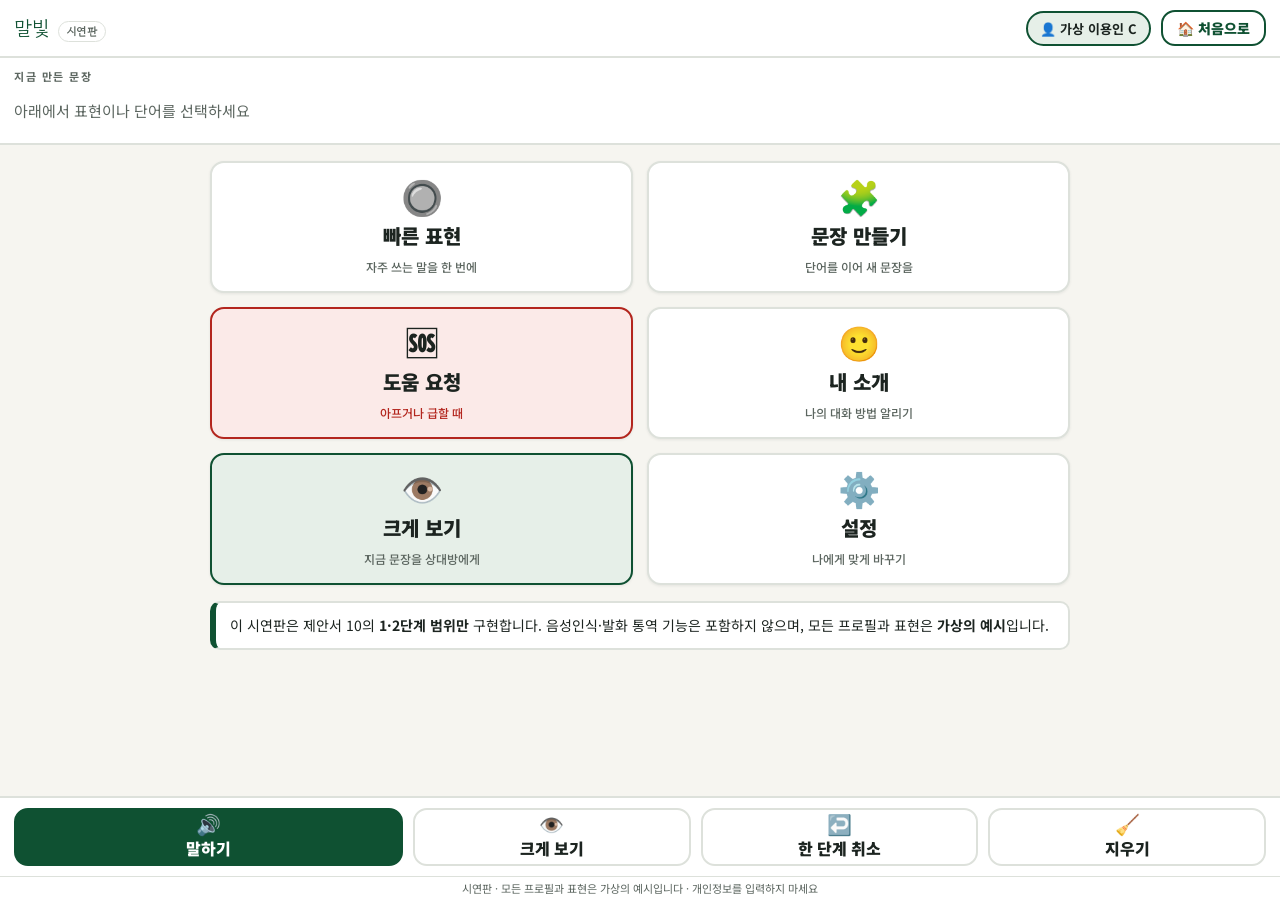
==== index.html @ 5786efff "제안서 10의 1·2단계 AAC 웹앱 '말빛' 시연판 구현 - 빠른 표현(6개 영역), 문장 만들기(단어 조합·순서 변경·개별 삭제), 도움 요청(긴급 전용 화면) - 상대방에게 " ====
<!DOCTYPE html>
<html lang="ko">
<title>말빛</title>
<meta charset="UTF-8">
<meta name="viewport" content="width=device-width, initial-scale=1, viewport-fit=cover">
<link rel="stylesheet" href="https://fonts.googleapis.com/css2?family=Gowun+Dodum&family=Noto+Sans+KR:wght@400;500;700;900&display=swap">
<style>
  /* ==========================================================
     말빛 — 개인맞춤형 의사소통 AAC 웹앱 (시연판)
     제안서 10의 1·2단계 범위만 구현. 모든 프로필·표현은 가상 예시.
     ========================================================== */
  :root{
    --bg:#f6f5f0; --surface:#ffffff; --ink:#1c2420; --muted:#5c6660;
    --line:#dde1db; --accent:#0f5132; --accent-ink:#ffffff; --accent-soft:#e6efe8;
    --danger:#b3261e; --danger-ink:#ffffff; --danger-soft:#fbeae8;
    --chip:#eef2ec; --focus:#ffb703; --shadow:0 1px 3px rgba(28,36,32,.08);
    --bscale:1; --fscale:1; --cols:3;
    --sans:'Noto Sans KR','Apple SD Gothic Neo','Malgun Gothic',sans-serif;
    --disp:'Gowun Dodum','Noto Sans KR',sans-serif;
  }
  body.hc{
    --bg:#000000; --surface:#141414; --ink:#ffffff; --muted:#d6d6d6;
    --line:#5a5a5a; --accent:#ffd400; --accent-ink:#000000; --accent-soft:#2e2a12;
    --danger:#ff7264; --danger-ink:#000000; --danger-soft:#3a100b;
    --chip:#242424; --focus:#00e0ff; --shadow:none;
  }
  *{margin:0;padding:0;box-sizing:border-box;}
  html{height:100%;}
  body{
    height:100%; background:var(--bg); color:var(--ink);
    font-family:var(--sans); font-size:calc(16px * var(--fscale));
    line-height:1.5; word-break:keep-all;
    display:flex; flex-direction:column; overflow:hidden;
  }
  button{
    font-family:inherit; font-size:inherit; color:inherit;
    background:var(--surface); border:2px solid var(--line);
    border-radius:14px; cursor:pointer; touch-action:manipulation;
    -webkit-user-select:none; user-select:none;
  }
  button:focus-visible{outline:4px solid var(--focus); outline-offset:2px;}
  .scan-hl{outline:5px solid var(--focus) !important; outline-offset:2px;}
  @media (prefers-reduced-motion: reduce){
    *,*::before,*::after{animation:none !important; transition:none !important;}
  }

  /* ---------- 상단바 ---------- */
  #topbar{
    flex:0 0 auto; display:flex; align-items:center; gap:10px;
    padding:10px 14px; background:var(--surface); border-bottom:2px solid var(--line);
  }
  #topbar .brand{
    font-family:var(--disp); font-size:calc(20px * var(--fscale)); font-weight:400;
    color:var(--accent); letter-spacing:.02em; display:flex; align-items:baseline; gap:8px;
  }
  body.hc #topbar .brand{color:var(--accent);}
  #topbar .demo-tag{
    font-size:calc(11px * var(--fscale)); font-weight:700; color:var(--muted);
    border:1.5px solid var(--line); border-radius:99px; padding:1px 8px;
  }
  #profileChip{
    margin-left:auto; border:2px solid var(--accent); background:var(--accent-soft);
    color:var(--ink); font-weight:700; font-size:calc(13px * var(--fscale));
    border-radius:99px; padding:6px 12px;
  }
  #homeBtn{
    font-weight:900; padding:6px 14px; font-size:calc(14px * var(--fscale));
    border-color:var(--accent); color:var(--accent); background:var(--surface);
  }
  body.hc #homeBtn{color:var(--accent);}

  /* ---------- 문장칸 ---------- */
  #sentencebar{
    flex:0 0 auto; background:var(--surface); border-bottom:2px solid var(--line);
    padding:10px 14px 8px;
  }
  #sentencebar .sb-label{
    font-size:calc(11px * var(--fscale)); font-weight:700; letter-spacing:.14em;
    color:var(--muted); text-transform:uppercase; margin-bottom:4px;
  }
  #sentence{
    min-height:calc(46px * var(--bscale));
    display:flex; flex-wrap:wrap; gap:8px; align-items:center;
  }
  #sentence .empty{color:var(--muted); font-size:calc(15px * var(--fscale));}
  .chipword{
    background:var(--chip); border:2px solid var(--line); border-radius:12px;
    padding:calc(6px*var(--bscale)) calc(12px*var(--bscale));
    font-size:calc(18px * var(--fscale) * var(--bscale)); font-weight:700;
  }
  .chipword.sel{border-color:var(--accent); background:var(--accent-soft);}
  #chipCtl{display:none; gap:8px; margin-top:8px; flex-wrap:wrap;}
  #chipCtl.show{display:flex;}
  #chipCtl button{
    font-size:calc(14px * var(--fscale)); font-weight:700; padding:8px 12px;
  }

  /* ---------- 본문 ---------- */
  #main{flex:1 1 auto; overflow-y:auto; padding:16px 14px 24px; -webkit-overflow-scrolling:touch;}
  .view{display:none; max-width:860px; margin:0 auto;}
  .view.active{display:block;}
  .view-title{
    font-family:var(--disp); font-size:calc(22px * var(--fscale));
    margin-bottom:4px; display:flex; align-items:center; gap:10px;
  }
  .view-desc{color:var(--muted); font-size:calc(14px * var(--fscale)); margin-bottom:14px;}

  /* 홈 타일 */
  .tiles{display:grid; grid-template-columns:repeat(2,1fr); gap:14px;}
  .tile{
    display:flex; flex-direction:column; align-items:center; justify-content:center; gap:8px;
    min-height:calc(120px * var(--bscale)); padding:16px 10px;
    font-weight:900; font-size:calc(20px * var(--fscale) * var(--bscale));
    box-shadow:var(--shadow);
  }
  .tile .ico{font-size:calc(34px * var(--bscale)); line-height:1;}
  .tile .sub{font-size:calc(12px * var(--fscale)); font-weight:500; color:var(--muted);}
  .tile.help{border-color:var(--danger); background:var(--danger-soft);}
  .tile.help .sub{color:var(--danger);} body.hc .tile.help .sub{color:var(--danger);}
  .tile.speakt{border-color:var(--accent); background:var(--accent-soft);}

  /* 카테고리 탭 */
  .tabs{display:flex; flex-wrap:wrap; gap:8px; margin-bottom:14px;}
  .tab{
    font-weight:700; font-size:calc(15px * var(--fscale));
    padding:calc(8px*var(--bscale)) calc(14px*var(--bscale)); border-radius:99px;
  }
  .tab[aria-selected="true"]{background:var(--accent); border-color:var(--accent); color:var(--accent-ink);}

  /* 표현·단어 격자 */
  .grid{
    display:grid; grid-template-columns:repeat(var(--cols),1fr);
    gap:calc(12px * var(--bscale));
  }
  .exp{
    display:flex; flex-direction:column; align-items:center; justify-content:center; gap:6px;
    min-height:calc(88px * var(--bscale)); padding:calc(12px*var(--bscale)) 8px;
    font-weight:700; font-size:calc(18px * var(--fscale) * var(--bscale));
    line-height:1.35; text-align:center; position:relative; overflow:hidden;
    box-shadow:var(--shadow);
  }
  .exp .ico{font-size:calc(30px * var(--bscale)); line-height:1;}
  .exp .lock{
    position:absolute; top:6px; right:8px; font-size:12px; color:var(--muted);
  }
  .exp.danger{border-color:var(--danger); background:var(--danger-soft);}
  body.noemoji .exp .ico, body.noemoji .tile .ico{display:none;}
  /* 누르기 유지(dwell) 진행 표시 */
  .exp.dwelling::after{
    content:""; position:absolute; left:0; bottom:0; height:7px; width:100%;
    background:var(--accent); transform-origin:left;
    transform:scaleX(0); animation:dwfill var(--dwms,800ms) linear forwards;
  }
  @keyframes dwfill{to{transform:scaleX(1);}}

  .section-note{
    border:2px solid var(--line); border-left:6px solid var(--accent);
    background:var(--surface); border-radius:10px;
    padding:12px 14px; margin:16px 0 0; font-size:calc(14px * var(--fscale));
  }
  .section-note.warn{border-left-color:var(--danger);}

  /* ---------- 하단 동작바 ---------- */
  #actionbar{
    flex:0 0 auto; display:grid; grid-template-columns:1.4fr 1fr 1fr 1fr; gap:10px;
    padding:10px 14px calc(10px + env(safe-area-inset-bottom));
    background:var(--surface); border-top:2px solid var(--line);
  }
  #actionbar button{
    min-height:calc(58px * var(--bscale));
    font-weight:900; font-size:calc(16px * var(--fscale) * var(--bscale));
    display:flex; flex-direction:column; align-items:center; justify-content:center; gap:2px;
  }
  #actionbar .ico{font-size:calc(20px * var(--bscale)); line-height:1;}
  #btnSpeak{background:var(--accent); border-color:var(--accent); color:var(--accent-ink);}

  /* ---------- 상대방 화면 ---------- */
  #partner{
    display:none; position:fixed; inset:0; z-index:50; background:var(--bg);
    flex-direction:column; padding:20px 18px calc(16px + env(safe-area-inset-bottom));
  }
  #partner.open{display:flex;}
  #partner .p-head{
    display:flex; justify-content:space-between; align-items:center; gap:10px;
    color:var(--muted); font-weight:700; font-size:calc(14px * var(--fscale));
  }
  #partner.em .p-head .p-tag{color:var(--danger);}
  #pText{
    flex:1 1 auto; display:flex; align-items:center; justify-content:center;
    text-align:center; font-weight:900; line-height:1.4;
    font-size:clamp(30px, 9vw, 76px); padding:10px;
  }
  #partner.em #pText{color:var(--danger);}
  #pGuide{
    text-align:center; color:var(--muted); font-size:calc(15px * var(--fscale));
    border-top:2px solid var(--line); padding-top:10px; margin-bottom:12px;
  }
  #partner .p-btns{display:grid; grid-template-columns:repeat(2,1fr); gap:10px;}
  #partner .p-btns button{
    min-height:calc(64px * var(--bscale)); font-weight:900;
    font-size:calc(17px * var(--fscale) * var(--bscale));
  }
  #pReplay{background:var(--accent); border-color:var(--accent); color:var(--accent-ink);}

  /* ---------- 확인 모달 ---------- */
  #modal{
    display:none; position:fixed; inset:0; z-index:60;
    background:rgba(10,14,12,.55); align-items:center; justify-content:center; padding:18px;
  }
  #modal.open{display:flex;}
  #modal .m-box{
    background:var(--surface); border:3px solid var(--accent); border-radius:18px;
    width:min(560px,100%); padding:22px 20px; text-align:center;
  }
  #modal.warn .m-box{border-color:var(--danger);}
  #mTitle{font-size:calc(17px * var(--fscale)); font-weight:700; color:var(--muted); margin-bottom:10px;}
  #mText{font-size:calc(26px * var(--fscale)); font-weight:900; line-height:1.45; margin-bottom:18px;}
  #modal .m-btns{display:grid; grid-template-columns:1fr 1fr; gap:12px;}
  #modal .m-btns button{min-height:calc(64px*var(--bscale)); font-weight:900; font-size:calc(18px * var(--fscale));}
  #mOk{background:var(--accent); border-color:var(--accent); color:var(--accent-ink);}
  #modal.warn #mOk{background:var(--danger); border-color:var(--danger); color:var(--danger-ink);}

  /* ---------- 설정 ---------- */
  .set-card{
    background:var(--surface); border:2px solid var(--line); border-radius:14px;
    padding:16px; margin-bottom:14px;
  }
  .set-card h3{
    font-family:var(--disp); font-size:calc(17px * var(--fscale)); margin-bottom:4px;
    color:var(--accent);
  }
  .set-card .h-desc{color:var(--muted); font-size:calc(13px * var(--fscale)); margin-bottom:12px;}
  .set-row{display:flex; flex-wrap:wrap; align-items:center; gap:10px; margin-bottom:12px;}
  .set-row:last-child{margin-bottom:0;}
  .set-row label.rl{flex:0 0 128px; font-weight:700; font-size:calc(14px * var(--fscale));}
  .seg{display:flex; flex-wrap:wrap; gap:6px;}
  .seg button{font-weight:700; font-size:calc(14px * var(--fscale)); padding:8px 14px; border-radius:10px;}
  .seg button[aria-pressed="true"]{background:var(--accent); border-color:var(--accent); color:var(--accent-ink);}
  .profcard{
    width:100%; text-align:left; padding:12px 14px; margin-bottom:8px;
    display:flex; align-items:center; gap:12px;
  }
  .profcard .pc-ico{font-size:26px;}
  .profcard .pc-name{font-weight:900; font-size:calc(16px * var(--fscale));}
  .profcard .pc-desc{color:var(--muted); font-size:calc(13px * var(--fscale));}
  .profcard[aria-pressed="true"]{border-color:var(--accent); background:var(--accent-soft);}
  .profcard .pc-cur{margin-left:auto; font-weight:900; color:var(--accent); font-size:calc(13px * var(--fscale));}
  input[type="text"]{
    font-family:inherit; font-size:calc(15px * var(--fscale)); color:var(--ink);
    background:var(--bg); border:2px solid var(--line); border-radius:10px; padding:10px 12px;
  }
  input[type="text"]:focus-visible{outline:4px solid var(--focus); outline-offset:1px;}
  input[type="range"]{accent-color:var(--accent); min-width:150px;}
  textarea{
    width:100%; min-height:110px; font-family:inherit; color:var(--ink);
    font-size:calc(12px * var(--fscale)); background:var(--bg);
    border:2px solid var(--line); border-radius:10px; padding:10px;
  }
  .mini{font-weight:700; font-size:calc(14px * var(--fscale)); padding:9px 14px;}
  .mini.danger{border-color:var(--danger); color:var(--danger); background:var(--danger-soft);}
  .customrow{
    display:flex; align-items:center; gap:10px; border-bottom:1px solid var(--line);
    padding:8px 2px; font-size:calc(15px * var(--fscale));
  }
  .customrow:last-child{border-bottom:none;}
  .customrow .cr-t{flex:1;}
  .lockchips{display:flex; flex-wrap:wrap; gap:6px;}
  .lockchip{
    font-size:calc(13px * var(--fscale)); font-weight:700;
    border:1.5px solid var(--line); border-radius:99px; padding:4px 10px;
    background:var(--chip);
  }

  /* 소개 목록 */
  .introbtn{
    width:100%; text-align:left; font-weight:700;
    font-size:calc(18px * var(--fscale) * var(--bscale));
    padding:calc(14px*var(--bscale)) 16px; margin-bottom:10px;
    display:flex; align-items:center; gap:12px; box-shadow:var(--shadow);
  }
  .introbtn .ico{font-size:calc(24px * var(--bscale));}

  /* 토스트 */
  #toast{
    position:fixed; left:50%; bottom:110px; transform:translateX(-50%);
    background:var(--ink); color:var(--bg); font-weight:700;
    font-size:calc(14px * var(--fscale)); padding:10px 18px; border-radius:99px;
    opacity:0; pointer-events:none; transition:opacity .25s; z-index:70;
    max-width:90vw; text-align:center;
  }
  #toast.show{opacity:1;}

  #demoFoot{
    flex:0 0 auto; text-align:center; font-size:calc(11px * var(--fscale));
    color:var(--muted); background:var(--surface); padding:3px 8px 4px;
    border-top:1px solid var(--line);
  }
</style>

<header id="topbar">
  <div class="brand">말빛 <span class="demo-tag">시연판</span></div>
  <button id="profileChip" title="설정에서 프로필을 바꿀 수 있습니다">👤 —</button>
  <button id="homeBtn">🏠 처음으로</button>
</header>

<div id="sentencebar">
  <div class="sb-label">지금 만든 문장</div>
  <div id="sentence" role="status" aria-live="polite"></div>
  <div id="chipCtl">
    <button id="ccPrev">◀ 앞으로 이동</button>
    <button id="ccNext">뒤로 이동 ▶</button>
    <button id="ccDel">✕ 이 단어 삭제</button>
    <button id="ccClose">닫기</button>
  </div>
</div>

<main id="main">
  <!-- 홈 -->
  <section class="view" data-view="home">
    <div class="tiles" id="homeTiles"></div>
    <div class="section-note">
      이 시연판은 제안서 10의 <b>1·2단계 범위만</b> 구현합니다. 음성인식·발화 통역 기능은 포함하지
      않으며, 모든 프로필과 표현은 <b>가상의 예시</b>입니다.
    </div>
  </section>

  <!-- 빠른 표현 -->
  <section class="view" data-view="quick">
    <h2 class="view-title">🔘 빠른 표현</h2>
    <p class="view-desc">버튼을 누르면 문장이 크게 표시되고, 확인 후 음성으로 나갑니다.</p>
    <div class="tabs" id="quickTabs" role="tablist"></div>
    <div class="grid kgrid" id="quickGrid"></div>
  </section>

  <!-- 문장 만들기 -->
  <section class="view" data-view="builder">
    <h2 class="view-title">🧩 문장 만들기</h2>
    <p class="view-desc">단어를 순서대로 누르면 위 문장칸에 쌓입니다. 문장칸의 단어를 누르면 순서를 바꾸거나 지울 수 있습니다.</p>
    <div class="tabs" id="bankTabs" role="tablist"></div>
    <div class="grid kgrid" id="bankGrid"></div>
  </section>

  <!-- 도움 요청 -->
  <section class="view" data-view="help">
    <h2 class="view-title">🆘 도움 요청</h2>
    <p class="view-desc">긴급 표현은 확인 단계 없이 바로 크게 표시되고 음성으로 나갑니다.</p>
    <div class="grid kgrid" id="helpGrid"></div>
    <div class="section-note warn">
      긴급 표현은 일반 표현과 <b>화면을 분리</b>해 오작동을 줄이면서도 빠르게 쓸 수 있게 했습니다.
    </div>
  </section>

  <!-- 내 소개 -->
  <section class="view" data-view="intro">
    <h2 class="view-title">🙂 내 소개</h2>
    <p class="view-desc">처음 만나는 분에게 나와 나의 의사소통 방법을 알립니다.</p>
    <div id="introList"></div>
  </section>

  <!-- 설정 -->
  <section class="view" data-view="settings">
    <h2 class="view-title">⚙️ 설정</h2>
    <p class="view-desc">이용화면과 분리된 설정 화면입니다. 이용인마다 다르게 저장됩니다.</p>
    <div id="settingsBody"></div>
  </section>
</main>

<footer id="actionbar">
  <button id="btnSpeak"><span class="ico">🔊</span>말하기</button>
  <button id="btnShow"><span class="ico">👁️</span>크게 보기</button>
  <button id="btnUndo"><span class="ico">↩️</span>한 단계 취소</button>
  <button id="btnClear"><span class="ico">🧹</span>지우기</button>
</footer>
<div id="demoFoot">시연판 · 모든 프로필과 표현은 가상의 예시입니다 · 개인정보를 입력하지 마세요</div>

<!-- 상대방 화면 -->
<div id="partner" role="dialog" aria-modal="true" aria-label="상대방에게 보여주는 화면">
  <div class="p-head">
    <span class="p-tag">상대방에게 보여주는 화면</span>
    <button id="pClose" class="mini">✕ 닫기</button>
  </div>
  <div id="pText"></div>
  <div id="pGuide"></div>
  <div class="p-btns">
    <button id="pReplay">🔊 다시 듣기</button>
    <button id="pWait">⏳ 잠시 기다려주세요</button>
    <button id="pYes">✅ 맞아요</button>
    <button id="pEdit">✏️ 수정할게요</button>
  </div>
</div>

<!-- 확인 모달 -->
<div id="modal" role="dialog" aria-modal="true" aria-labelledby="mTitle">
  <div class="m-box">
    <div id="mTitle">이 문장이 맞습니까?</div>
    <div id="mText"></div>
    <div class="m-btns">
      <button id="mOk">네, 말할게요</button>
      <button id="mCancel">아니요, 취소</button>
    </div>
  </div>
</div>

<div id="toast" role="status" aria-live="polite"></div>

<script>
'use strict';
/* =========================================================
   데이터 — 표현판 (모두 가상 예시)
   ========================================================= */
// 특별한 이유 없이 삭제하거나 숨기지 않는 표현 (표현권 보장)
const LOCKED = [
  '아니요','싫어요','그만해주세요','지금 중단해주세요','운동을 중단하고 싶어요',
  '도와주세요','도움이 필요해요','제가 직접 선택하겠습니다',
  '다른 사람과 이야기하고 싶어요','혼자 있고 싶어요','잘못 이해하셨어요'
];
const LOCKSET = new Set(LOCKED);

const QUICK = [
  {id:'basic', name:'기본응답', items:[
    ['예','🙆'],['아니요','🙅'],['잘 모르겠어요','🤔'],['다시 물어봐주세요','🔁'],
    ['제가 직접 선택하겠습니다','☝️'],['잘못 이해하셨어요','❗']
  ]},
  {id:'feel', name:'감정·선호', items:[
    ['좋아요','😊'],['싫어요','😖'],['즐거워요','😄'],['불안해요','😟'],
    ['혼자 있고 싶어요','🚪'],['다른 사람과 이야기하고 싶어요','👥']
  ]},
  {id:'daily', name:'일상생활', items:[
    ['물이 필요해요','💧'],['식사하고 싶어요','🍚'],['화장실에 가고 싶어요','🚻'],
    ['잠시 쉬고 싶어요','🛋️'],['덥습니다','🥵'],['춥습니다','🥶'],
    ['커피 마시고 싶어요','☕'],['신문 가져다 주세요','📰']
  ]},
  {id:'prog', name:'프로그램', items:[
    ['프로그램에 참여하고 싶어요','🙋'],['오늘은 참여하고 싶지 않아요','🙇'],
    ['다른 활동을 하고 싶어요','🔄'],['설명을 천천히 다시 해주세요','🐢'],
    ['잠시 쉬었다 할게요','⏸️']
  ]},
  {id:'gym', name:'헬스장', items:[
    ['운동을 시작할게요','🏃'],['운동을 계속하고 싶어요','▶️'],
    ['운동을 중단하고 싶어요','⏹️'],['강도를 낮춰주세요','⬇️'],
    ['강도를 높여도 좋아요','⬆️'],['어깨가 아파요','💪']
  ]},
  {id:'mine', name:'내 표현', items:[]} // 프로필별 맞춤 표현이 이 자리에 표시됨
];

const HELP_ITEMS = [
  ['도와주세요','🆘'],['아파요','🤕'],['불편해요','😣'],['숨이 차요','😮‍💨'],
  ['어지러워요','💫'],['천천히 해주세요','🐢'],['지금 중단해주세요','✋'],['담당자를 불러주세요','📣']
];

const BANK = [
  {id:'who', name:'누가', items:[['저는','🙂'],['우리','👥'],['선생님이','🧑‍🏫'],['가족이','👨‍👩‍👧']]},
  {id:'when', name:'언제', items:[['지금','⏰'],['오늘','📅'],['이따가','🕒'],['내일','🌅']]},
  {id:'where', name:'어디', items:[
    ['집에','🏠'],['화장실에','🚻'],['헬스장에','🏋️'],['프로그램실에','🎨'],['식당에','🍽️'],['밖에','🌳']
  ]},
  {id:'act', name:'행동·요청', items:[
    ['가고 싶어요','➡️'],['하고 싶어요','✨'],['먹고 싶어요','🍚'],['마시고 싶어요','🥤'],
    ['쉬고 싶어요','🛋️'],['보고 싶어요','👀'],['도와주세요','🆘'],['그만하고 싶어요','✋'],['다시 해주세요','🔁']
  ]},
  {id:'state', name:'마음·상태', items:[
    ['좋아요','😊'],['싫어요','😖'],['아파요','🤕'],['힘들어요','😥'],['즐거워요','😄'],['괜찮아요','👌']
  ]},
  {id:'deg', name:'정도', items:[['조금','🤏'],['많이','🙌'],['천천히','🐢'],['빨리','⚡']]}
];

/* =========================================================
   기본 프로필 (가상 예시)
   ========================================================= */
function defaultSettings(){
  return {cols:3, btnScale:1, fontScale:1, contrast:false, showEmoji:true,
          confirm:true, dwellMs:0, scan:false, scanMs:1800, rate:1, volume:1};
}
function defaultProfiles(){
  return [
    { id:'a', icon:'🌷', name:'가상 이용인 A',
      desc:'손떨림이 있어 아주 큰 버튼·고대비·확인단계·누르기 유지가 필요한 예시',
      settings:Object.assign(defaultSettings(),
        {cols:2, btnScale:1.35, fontScale:1.15, contrast:true, confirm:true, dwellMs:600, rate:0.85}),
      custom:[
        {t:'서예 프로그램에 가고 싶어요', e:'🖌️'},
        {t:'라디오를 켜 주세요', e:'📻'},
        {t:'담요를 덮어 주세요', e:'🧣'}
      ],
      intro:[
        '안녕하세요, 저는 가상 이용인 A입니다.',
        '저는 화면의 버튼을 눌러 대화합니다.',
        '손이 떨려서 누르는 데 시간이 걸립니다. 기다려 주세요.',
        '제가 문장을 확정한 뒤에 들어 주세요.'
      ],
      guide:'버튼을 누르는 데 시간이 걸립니다. 문장을 확정할 때까지 기다려 주세요.' },
    { id:'b', icon:'🌊', name:'가상 이용인 B',
      desc:'직접 누르기가 어려워 키보드 스캔 방식으로 선택하는 예시',
      settings:Object.assign(defaultSettings(),
        {cols:3, btnScale:1.15, confirm:false, scan:true, scanMs:1800}),
      custom:[
        {t:'음악 프로그램이 좋아요', e:'🎵'},
        {t:'창가 자리에 앉고 싶어요', e:'🪟'}
      ],
      intro:[
        '안녕하세요, 저는 가상 이용인 B입니다.',
        '화면의 항목이 차례로 반짝이면, 제가 원하는 순간에 확인키를 누릅니다.',
        '조금 느려도 제 말을 끝까지 들어 주세요.'
      ],
      guide:'항목이 차례로 강조됩니다. 제가 확인키를 누를 때까지 기다려 주세요.' },
    { id:'c', icon:'🌱', name:'가상 이용인 C',
      desc:'기본 설정으로 직접 터치해 사용하는 예시',
      settings:defaultSettings(),
      custom:[{t:'바둑 프로그램에 참여하고 싶어요', e:'⚫'}],
      intro:[
        '안녕하세요, 저는 가상 이용인 C입니다.',
        '저는 이 화면을 눌러서 이야기합니다.'
      ],
      guide:'화면의 문장이 제 말입니다. 그대로 읽어 주세요.' }
  ];
}

/* =========================================================
   상태
   ========================================================= */
const STORE_KEY = 'malbit-demo-v1';
let state = load();
let sentence = [];          // 현재 문장 (단어 배열)
let history = [];           // 한 단계 취소용
let selChip = -1;           // 선택된 문장칸 단어
let curView = 'home';
let quickCat = 'basic';
let bankCat = 'who';
let modalCb = null;

function load(){
  try{
    const raw = localStorage.getItem(STORE_KEY);
    if(raw){
      const s = JSON.parse(raw);
      if(s && Array.isArray(s.profiles) && s.profiles.length) return s;
    }
  }catch(e){ /* 저장소를 못 쓰는 환경에서는 메모리로만 동작 */ }
  return {profiles:defaultProfiles(), cur:'c'};
}
function save(){
  try{ localStorage.setItem(STORE_KEY, JSON.stringify(state)); }catch(e){}
}
function P(){ return state.profiles.find(p=>p.id===state.cur) || state.profiles[0]; }
function S(){ return P().settings; }

/* =========================================================
   음성 출력 (TTS)
   ========================================================= */
let koVoice = null;
function pickVoice(){
  if(!('speechSynthesis' in window)) return;
  const vs = speechSynthesis.getVoices();
  koVoice = vs.find(v=>/^ko/i.test(v.lang)) || null;
}
if('speechSynthesis' in window){
  pickVoice();
  speechSynthesis.onvoiceschanged = pickVoice;
}
function speak(text){
  if(!text) return;
  if(!('speechSynthesis' in window)){ toast('이 기기에서는 음성 출력을 지원하지 않습니다'); return; }
  speechSynthesis.cancel();
  const u = new SpeechSynthesisUtterance(text);
  u.lang = 'ko-KR';
  if(koVoice) u.voice = koVoice;
  u.rate = S().rate; u.volume = S().volume;
  speechSynthesis.speak(u);
}

/* =========================================================
   공용 UI 도우미
   ========================================================= */
const $ = sel => document.querySelector(sel);
let toastTimer = null;
function toast(msg){
  const t = $('#toast'); t.textContent = msg; t.classList.add('show');
  clearTimeout(toastTimer); toastTimer = setTimeout(()=>t.classList.remove('show'), 2200);
}
function el(tag, cls, html){
  const n = document.createElement(tag);
  if(cls) n.className = cls;
  if(html !== undefined) n.innerHTML = html;
  return n;
}
// 선택형 버튼(표현·단어): 누르기 유지/연속입력 방지/스캔의 대상
function makeSelBtn(cls, html, act){
  const b = el('button', cls, html);
  b.dataset.sel = '1';
  b._act = act;
  return b;
}
function escapeHtml(s){
  return String(s).replace(/[&<>"']/g, c=>({'&':'&amp;','<':'&lt;','>':'&gt;','"':'&quot;',"'":'&#39;'}[c]));
}

/* ---------- 활성화 경로: 클릭 / 누르기 유지 / 스캔 ---------- */
function guardedAct(btn){
  const now = Date.now();
  if(btn._lastFire && now - btn._lastFire < 600) return; // 같은 버튼 연속입력 방지
  btn._lastFire = now;
  btn._act();
}
document.addEventListener('click', e=>{
  const btn = e.target.closest('button');
  if(!btn || !btn._act) return;
  // 누르기 유지 모드에서는 포인터 클릭 대신 dwell 완료로만 실행
  if(S().dwellMs > 0 && e.isTrusted && e.detail > 0) return;
  guardedAct(btn);
});
/* 누르기 유지(dwell) */
let dw = null;
function dwCancel(){
  if(!dw) return;
  clearTimeout(dw.timer);
  dw.btn.classList.remove('dwelling');
  dw = null;
}
document.addEventListener('pointerdown', e=>{
  const btn = e.target.closest('button[data-sel]');
  if(!btn || !btn._act) return;
  const ms = S().dwellMs;
  if(!ms) return;
  dwCancel();
  btn.style.setProperty('--dwms', ms+'ms');
  btn.classList.add('dwelling');
  dw = {btn, timer:setTimeout(()=>{ btn.classList.remove('dwelling'); guardedAct(btn); dw=null; }, ms)};
});
['pointerup','pointercancel'].forEach(ev=>document.addEventListener(ev, dwCancel));
document.addEventListener('pointerout', e=>{
  if(dw && e.target === dw.btn && !dw.btn.contains(e.relatedTarget)) dwCancel();
});

/* ---------- 스캔 입력 ---------- */
const scan = {list:[], i:-1, timer:null};
function scanStop(){
  clearInterval(scan.timer); scan.timer = null;
  document.querySelectorAll('.scan-hl').forEach(n=>n.classList.remove('scan-hl'));
  scan.list = []; scan.i = -1;
}
function scanRoot(){
  if($('#modal').classList.contains('open')) return $('#modal');
  if($('#partner').classList.contains('open')) return $('#partner');
  return null; // 기본: 본문 + 상·하단바
}
function scanRefresh(){
  scanStop();
  if(!S().scan) return;
  const root = scanRoot();
  let btns;
  if(root){
    btns = [...root.querySelectorAll('button')];
  }else{
    btns = [...document.querySelectorAll('#main .view.active button, #actionbar button, #topbar button, #sentencebar button')];
  }
  scan.list = btns.filter(b=>b.offsetParent !== null && !b.disabled);
  if(!scan.list.length) return;
  scan.timer = setInterval(scanTick, S().scanMs);
  scanTick();
}
function scanTick(){
  document.querySelectorAll('.scan-hl').forEach(n=>n.classList.remove('scan-hl'));
  if(!scan.list.length) return;
  scan.i = (scan.i + 1) % scan.list.length;
  const b = scan.list[scan.i];
  if(!b.isConnected || b.offsetParent === null){ scanRefresh(); return; }
  b.classList.add('scan-hl');
  b.scrollIntoView({block:'nearest'});
}
document.addEventListener('keydown', e=>{
  if(S().scan && (e.key === ' ' || e.key === 'Enter')){
    const b = scan.list[scan.i];
    if(b){
      e.preventDefault();
      b.classList.remove('scan-hl');
      b.click();
      setTimeout(scanRefresh, 50);
      return;
    }
  }
  // 키보드 방향키: 격자 안에서 이동
  const f = document.activeElement;
  if(f && f.tagName === 'BUTTON' && f.closest('.kgrid') &&
     ['ArrowRight','ArrowLeft','ArrowDown','ArrowUp'].includes(e.key)){
    const grid = f.closest('.kgrid');
    const btns = [...grid.querySelectorAll('button')];
    const i = btns.indexOf(f);
    const cols = S().cols;
    let j = i;
    if(e.key === 'ArrowRight') j = i + 1;
    if(e.key === 'ArrowLeft')  j = i - 1;
    if(e.key === 'ArrowDown')  j = i + cols;
    if(e.key === 'ArrowUp')    j = i - cols;
    if(j >= 0 && j < btns.length){ e.preventDefault(); btns[j].focus(); }
  }
});

/* =========================================================
   문장 상태
   ========================================================= */
function sentenceText(){ return sentence.join(' '); }
function pushHist(){ history.push(sentence.slice()); if(history.length > 40) history.shift(); }
function renderSentence(){
  const box = $('#sentence');
  box.innerHTML = '';
  if(!sentence.length){
    box.appendChild(el('span','empty','아래에서 표현이나 단어를 선택하세요'));
  }else{
    sentence.forEach((w,i)=>{
      const c = el('button','chipword' + (i===selChip?' sel':''), escapeHtml(w));
      c.addEventListener('click', ()=>{ selChip = (selChip===i ? -1 : i); renderSentence(); });
      box.appendChild(c);
    });
  }
  $('#chipCtl').classList.toggle('show', selChip >= 0 && selChip < sentence.length);
  scanRefresh();
}
function setSentence(words){
  pushHist(); sentence = words.slice(); selChip = -1; renderSentence();
}
function appendWord(w){
  pushHist(); sentence.push(w); selChip = -1; renderSentence();
}
function undo(){
  if(!history.length){ toast('되돌릴 단계가 없습니다'); return; }
  sentence = history.pop(); selChip = -1; renderSentence();
}
function clearSentence(){
  if(!sentence.length) return;
  pushHist(); sentence = []; selChip = -1; renderSentence();
}
/* 문장칸 단어 편집 */
$('#ccPrev').addEventListener('click', ()=>{
  if(selChip > 0){ pushHist();
    [sentence[selChip-1], sentence[selChip]] = [sentence[selChip], sentence[selChip-1]];
    selChip--; renderSentence(); }
});
$('#ccNext').addEventListener('click', ()=>{
  if(selChip >= 0 && selChip < sentence.length-1){ pushHist();
    [sentence[selChip+1], sentence[selChip]] = [sentence[selChip], sentence[selChip+1]];
    selChip++; renderSentence(); }
});
$('#ccDel').addEventListener('click', ()=>{
  if(selChip >= 0){ pushHist(); sentence.splice(selChip,1); selChip = -1; renderSentence(); }
});
$('#ccClose').addEventListener('click', ()=>{ selChip = -1; renderSentence(); });

/* =========================================================
   말하기 흐름: 확인 → 음성 → 상대방 화면
   ========================================================= */
function openModal(text, cb, opts){
  opts = opts || {};
  $('#mTitle').textContent = opts.title || '이 문장이 맞습니까?';
  $('#mText').textContent = text;
  $('#mOk').textContent = opts.ok || '네, 말할게요';
  $('#modal').classList.toggle('warn', !!opts.warn);
  modalCb = cb;
  $('#modal').classList.add('open');
  $('#mOk').focus();
  scanRefresh();
}
function closeModal(){
  $('#modal').classList.remove('open'); modalCb = null; scanRefresh();
}
$('#mOk').addEventListener('click', ()=>{ const cb = modalCb; closeModal(); if(cb) cb(); });
$('#mCancel').addEventListener('click', closeModal);

let partnerText = '';
function openPartner(text, emergency){
  partnerText = text;
  $('#pText').textContent = text;
  $('#pGuide').textContent = P().guide || '';
  $('#partner').classList.toggle('em', !!emergency);
  $('#partner').classList.add('open');
  scanRefresh();
}
function closePartner(){
  $('#partner').classList.remove('open'); scanRefresh();
}
$('#pClose').addEventListener('click', closePartner);
$('#pReplay').addEventListener('click', ()=>speak(partnerText));
$('#pWait').addEventListener('click', ()=>speak('잠시 기다려주세요.'));
$('#pYes').addEventListener('click', ()=>speak('맞아요. 제 말이 맞아요.'));
$('#pEdit').addEventListener('click', ()=>{ speak('수정할게요.'); closePartner(); });

function speakOut(text, emergency){
  speak(text);
  openPartner(text, emergency);
}
function requestSpeak(){
  const t = sentenceText();
  if(!t){ toast('먼저 표현이나 단어를 선택해 주세요'); return; }
  if(S().confirm) openModal(t, ()=>speakOut(t));
  else speakOut(t);
}
// 빠른 표현 선택: 문장 설정 → (확인) → 출력
function selectExpression(text){
  setSentence([text]);
  if(S().confirm) openModal(text, ()=>speakOut(text));
  else speakOut(text);
}
// 긴급 표현: 확인 없이 즉시 출력
function selectEmergency(text){
  setSentence([text]);
  speakOut(text, true);
}

/* 하단 동작바 */
$('#btnSpeak')._act = requestSpeak; $('#btnSpeak').dataset.sel='1';
$('#btnShow').addEventListener('click', ()=>{
  const t = sentenceText();
  if(!t){ toast('먼저 표현이나 단어를 선택해 주세요'); return; }
  openPartner(t, false);
});
$('#btnUndo').addEventListener('click', undo);
$('#btnClear').addEventListener('click', clearSentence);
$('#homeBtn').addEventListener('click', ()=>go('home'));
$('#profileChip').addEventListener('click', ()=>go('settings'));

/* =========================================================
   화면 전환·렌더링
   ========================================================= */
function go(view){
  curView = view;
  document.querySelectorAll('.view').forEach(v=>v.classList.toggle('active', v.dataset.view === view));
  if(view === 'quick') renderQuick();
  if(view === 'builder') renderBank();
  if(view === 'help') renderHelp();
  if(view === 'intro') renderIntro();
  if(view === 'settings') renderSettings();
  $('#main').scrollTop = 0;
  scanRefresh();
}

function renderHome(){
  const tiles = $('#homeTiles');
  tiles.innerHTML = '';
  const defs = [
    ['quick','🔘','빠른 표현','자주 쓰는 말을 한 번에',''],
    ['builder','🧩','문장 만들기','단어를 이어 새 문장을',''],
    ['help','🆘','도움 요청','아프거나 급할 때','help'],
    ['intro','🙂','내 소개','나의 대화 방법 알리기',''],
    ['show','👁️','크게 보기','지금 문장을 상대방에게','speakt'],
    ['settings','⚙️','설정','나에게 맞게 바꾸기','']
  ];
  defs.forEach(([id, ico, name, sub, cls])=>{
    const b = makeSelBtn('tile ' + cls,
      `<span class="ico">${ico}</span><span>${name}</span><span class="sub">${sub}</span>`,
      ()=>{
        if(id === 'show'){
          const t = sentenceText();
          if(!t){ toast('먼저 표현이나 단어를 선택해 주세요'); return; }
          openPartner(t, false);
        } else go(id);
      });
    tiles.appendChild(b);
  });
}

function renderTabs(host, cats, cur, onPick){
  host.innerHTML = '';
  cats.forEach(c=>{
    const b = el('button','tab', escapeHtml(c.name));
    b.setAttribute('role','tab');
    b.setAttribute('aria-selected', c.id === cur ? 'true' : 'false');
    b.addEventListener('click', ()=>onPick(c.id));
    host.appendChild(b);
  });
}
function expBtn(text, emoji, act, extraCls){
  const lock = LOCKSET.has(text) ? '<span class="lock" title="표현권 보장으로 항상 제공되는 표현">🔒</span>' : '';
  return makeSelBtn('exp ' + (extraCls||''),
    `${lock}<span class="ico">${emoji||'💬'}</span><span>${escapeHtml(text)}</span>`, act);
}
function renderQuick(){
  renderTabs($('#quickTabs'), QUICK, quickCat, id=>{ quickCat = id; renderQuick(); });
  const g = $('#quickGrid'); g.innerHTML = '';
  const cat = QUICK.find(c=>c.id === quickCat);
  let items = cat.items;
  if(cat.id === 'mine') items = P().custom.map(c=>[c.t, c.e]);
  if(!items.length){
    g.appendChild(el('p','view-desc','아직 등록된 내 표현이 없습니다. 설정 → 표현 관리에서 추가할 수 있습니다.'));
  }
  items.forEach(([t,e])=>g.appendChild(expBtn(t, e, ()=>selectExpression(t))));
  scanRefresh();
}
function renderBank(){
  renderTabs($('#bankTabs'), BANK, bankCat, id=>{ bankCat = id; renderBank(); });
  const g = $('#bankGrid'); g.innerHTML = '';
  const cat = BANK.find(c=>c.id === bankCat);
  cat.items.forEach(([t,e])=>g.appendChild(expBtn(t, e, ()=>appendWord(t))));
  scanRefresh();
}
function renderHelp(){
  const g = $('#helpGrid'); g.innerHTML = '';
  HELP_ITEMS.forEach(([t,e])=>g.appendChild(expBtn(t, e, ()=>selectEmergency(t), 'danger')));
  scanRefresh();
}
function renderIntro(){
  const host = $('#introList'); host.innerHTML = '';
  P().intro.forEach(t=>{
    const b = makeSelBtn('introbtn', `<span class="ico">💬</span><span>${escapeHtml(t)}</span>`,
      ()=>{ setSentence([t]); speakOut(t); });
    host.appendChild(b);
  });
  scanRefresh();
}

/* =========================================================
   설정 화면
   ========================================================= */
function applySettings(){
  const s = S();
  const r = document.documentElement.style;
  r.setProperty('--cols', s.cols);
  r.setProperty('--bscale', s.btnScale);
  r.setProperty('--fscale', s.fontScale);
  document.body.classList.toggle('hc', !!s.contrast);
  document.body.classList.toggle('noemoji', !s.showEmoji);
  $('#profileChip').textContent = '👤 ' + P().name;
  scanRefresh();
}
function seg(host, options, isOn, onPick){
  const wrap = el('div','seg');
  options.forEach(([label, val])=>{
    const b = el('button', null, escapeHtml(label));
    b.setAttribute('aria-pressed', isOn(val) ? 'true' : 'false');
    b.addEventListener('click', ()=>{ onPick(val); save(); applySettings(); renderSettings(); });
    wrap.appendChild(b);
  });
  host.appendChild(wrap);
  return wrap;
}
function row(card, labelText){
  const r = el('div','set-row');
  const l = el('label','rl', escapeHtml(labelText));
  r.appendChild(l); card.appendChild(r);
  return r;
}
function renderSettings(){
  const host = $('#settingsBody'); host.innerHTML = '';
  const s = S();

  /* 1. 프로필 */
  const c1 = el('div','set-card');
  c1.appendChild(el('h3',null,'프로필 (가상 이용인)'));
  c1.appendChild(el('div','h-desc','시연판에는 실제 이용인 계정이 없습니다. 서로 다른 필요를 가진 가상 예시만 제공합니다.'));
  state.profiles.forEach(p=>{
    const b = el('button','profcard',
      `<span class="pc-ico">${p.icon}</span><span><span class="pc-name">${escapeHtml(p.name)}</span><br><span class="pc-desc">${escapeHtml(p.desc)}</span></span>` +
      (p.id === state.cur ? '<span class="pc-cur">✓ 사용 중</span>' : ''));
    b.setAttribute('aria-pressed', p.id === state.cur ? 'true' : 'false');
    b.addEventListener('click', ()=>{
      state.cur = p.id; save(); applySettings(); renderSettings();
      toast(p.name + ' 프로필로 바꿨습니다');
    });
    c1.appendChild(b);
  });
  host.appendChild(c1);

  /* 2. 표현 관리 */
  const c2 = el('div','set-card');
  c2.appendChild(el('h3',null,'표현 관리 — 내 표현'));
  c2.appendChild(el('div','h-desc','이 프로필의 〈빠른 표현 → 내 표현〉에 표시됩니다. 가상의 예시 표현만 넣어 주세요.'));
  const form = el('div','set-row');
  const inT = el('input'); inT.type='text'; inT.placeholder='표현 문장 (예: 산책하러 가고 싶어요)'; inT.style.flex='1'; inT.style.minWidth='180px';
  const inE = el('input'); inE.type='text'; inE.placeholder='그림(이모지)'; inE.style.width='110px';
  const addB = el('button','mini','＋ 추가');
  addB.addEventListener('click', ()=>{
    const t = inT.value.trim();
    if(!t){ toast('표현 문장을 입력해 주세요'); return; }
    P().custom.push({t, e:(inE.value.trim() || '💬')});
    save(); renderSettings(); toast('표현을 추가했습니다');
  });
  form.append(inT, inE, addB);
  c2.appendChild(form);
  const list = el('div');
  if(!P().custom.length) list.appendChild(el('div','h-desc','등록된 내 표현이 없습니다.'));
  P().custom.forEach((cx,i)=>{
    const r = el('div','customrow',
      `<span>${cx.e}</span><span class="cr-t">${escapeHtml(cx.t)}</span>`);
    const d = el('button','mini danger','삭제');
    d.addEventListener('click', ()=>{
      openModal(`〈${cx.t}〉 표현을 삭제할까요?`, ()=>{
        P().custom.splice(i,1); save(); renderSettings(); toast('삭제했습니다');
      }, {title:'표현 삭제', ok:'네, 삭제할게요', warn:true});
    });
    r.appendChild(d); list.appendChild(r);
  });
  c2.appendChild(list);
  const lockNote = el('div','h-desc');
  lockNote.style.marginTop = '12px';
  lockNote.textContent = '다음 표현은 표현권 보장을 위해 특별한 이유 없이 삭제하거나 숨기지 않습니다.';
  c2.appendChild(lockNote);
  const lc = el('div','lockchips');
  LOCKED.forEach(t=>lc.appendChild(el('span','lockchip','🔒 ' + escapeHtml(t))));
  c2.appendChild(lc);
  host.appendChild(c2);

  /* 3. 화면 */
  const c3 = el('div','set-card');
  c3.appendChild(el('h3',null,'화면'));
  c3.appendChild(el('div','h-desc','버튼 수·크기·대비를 이용인에게 맞춥니다.'));
  seg(row(c3,'한 줄의 버튼 수'), [['2개',2],['3개',3],['4개',4]], v=>s.cols===v, v=>{s.cols=v;});
  seg(row(c3,'버튼 크기'), [['보통',1],['크게',1.2],['아주 크게',1.4]], v=>s.btnScale===v, v=>{s.btnScale=v;});
  seg(row(c3,'글자 크기'), [['보통',1],['크게',1.15],['아주 크게',1.3]], v=>s.fontScale===v, v=>{s.fontScale=v;});
  seg(row(c3,'고대비 화면'), [['끔',false],['켬',true]], v=>s.contrast===v, v=>{s.contrast=v;});
  seg(row(c3,'그림(이모지) 표시'), [['글자만',false],['그림+글자',true]], v=>s.showEmoji===v, v=>{s.showEmoji=v;});
  host.appendChild(c3);

  /* 4. 입력·확인 */
  const c4 = el('div','set-card');
  c4.appendChild(el('h3',null,'입력과 확인'));
  c4.appendChild(el('div','h-desc','오선택을 예방합니다. 모든 확인을 강제하면 느려질 수 있어 이용인별로 조정합니다.'));
  seg(row(c4,'선택 후 확인'), [['끔',false],['켬',true]], v=>s.confirm===v, v=>{s.confirm=v;});
  seg(row(c4,'누르기 유지시간'), [['없음',0],['0.4초',400],['0.6초',600],['1초',1000]], v=>s.dwellMs===v, v=>{s.dwellMs=v;});
  seg(row(c4,'스캔 방식'), [['끔',false],['켬',true]], v=>s.scan===v, v=>{s.scan=v;});
  seg(row(c4,'스캔 속도'), [['느리게',2400],['보통',1800],['빠르게',1200]], v=>s.scanMs===v, v=>{s.scanMs=v;});
  const scanNote = el('div','h-desc');
  scanNote.style.marginTop='6px';
  scanNote.textContent = '스캔 방식: 항목이 차례로 강조되며, 원하는 순간 스페이스 키나 엔터 키를 누르면 선택됩니다. (시선입력기·외부 스위치 연동은 시연판 범위 밖 — 키보드로 원리만 시연)';
  c4.appendChild(scanNote);
  host.appendChild(c4);

  /* 5. 음성 */
  const c5 = el('div','set-card');
  c5.appendChild(el('h3',null,'음성'));
  const r5a = row(c5,'말 빠르기');
  const rate = el('input'); rate.type='range'; rate.min='0.5'; rate.max='1.4'; rate.step='0.05'; rate.value=s.rate;
  const rateV = el('span',null, s.rate.toFixed(2));
  rate.addEventListener('input', ()=>{ s.rate = parseFloat(rate.value); rateV.textContent = s.rate.toFixed(2); save(); });
  r5a.append(rate, rateV);
  const r5b = row(c5,'음량');
  const vol = el('input'); vol.type='range'; vol.min='0.2'; vol.max='1'; vol.step='0.05'; vol.value=s.volume;
  const volV = el('span',null, Math.round(s.volume*100)+'%');
  vol.addEventListener('input', ()=>{ s.volume = parseFloat(vol.value); volV.textContent = Math.round(s.volume*100)+'%'; save(); });
  r5b.append(vol, volV);
  const prev = el('button','mini','🔊 미리 듣기');
  prev.addEventListener('click', ()=>speak('안녕하세요. 지금 목소리는 이렇게 들립니다.'));
  row(c5,'확인').appendChild(prev);
  host.appendChild(c5);

  /* 6. 데이터 */
  const c6 = el('div','set-card');
  c6.appendChild(el('h3',null,'데이터'));
  c6.appendChild(el('div','h-desc','설정과 표현을 파일 없이 글자로 내보내고 가져옵니다. 이 시연판의 자료는 이 기기에만 저장됩니다.'));
  const ta = el('textarea'); ta.placeholder = '〈내보내기〉를 누르면 여기에 설정 내용이 나타납니다. 가져올 때는 여기에 붙여 넣고 〈가져오기〉를 누르세요.';
  c6.appendChild(ta);
  const r6 = el('div','set-row'); r6.style.marginTop = '10px';
  const exB = el('button','mini','📤 내보내기');
  exB.addEventListener('click', ()=>{ ta.value = JSON.stringify(state, null, 1); ta.select(); toast('아래 내용을 복사해 보관하세요'); });
  const imB = el('button','mini','📥 가져오기');
  imB.addEventListener('click', ()=>{
    try{
      const v = JSON.parse(ta.value);
      if(!v || !Array.isArray(v.profiles) || !v.profiles.length) throw 0;
      state = v;
      if(!state.profiles.find(p=>p.id===state.cur)) state.cur = state.profiles[0].id;
      save(); applySettings(); renderSettings(); toast('설정을 가져왔습니다');
    }catch(e){ toast('가져올 수 없는 내용입니다'); }
  });
  const rsB = el('button','mini danger','🗑️ 모든 개인설정 삭제');
  rsB.addEventListener('click', ()=>{
    openModal('저장된 모든 프로필·표현·설정을 지우고 처음 상태로 되돌릴까요?', ()=>{
      try{ localStorage.removeItem(STORE_KEY); }catch(e){}
      state = {profiles:defaultProfiles(), cur:'c'};
      sentence = []; history = []; selChip = -1;
      save(); applySettings(); renderSentence(); renderSettings();
      toast('처음 상태로 되돌렸습니다');
    }, {title:'모든 개인설정 삭제', ok:'네, 모두 삭제할게요', warn:true});
  });
  r6.append(exB, imB, rsB);
  c6.appendChild(r6);
  host.appendChild(c6);

  scanRefresh();
}

/* =========================================================
   시작
   ========================================================= */
renderHome();
renderSentence();
applySettings();
go('home');
</script>
</html>
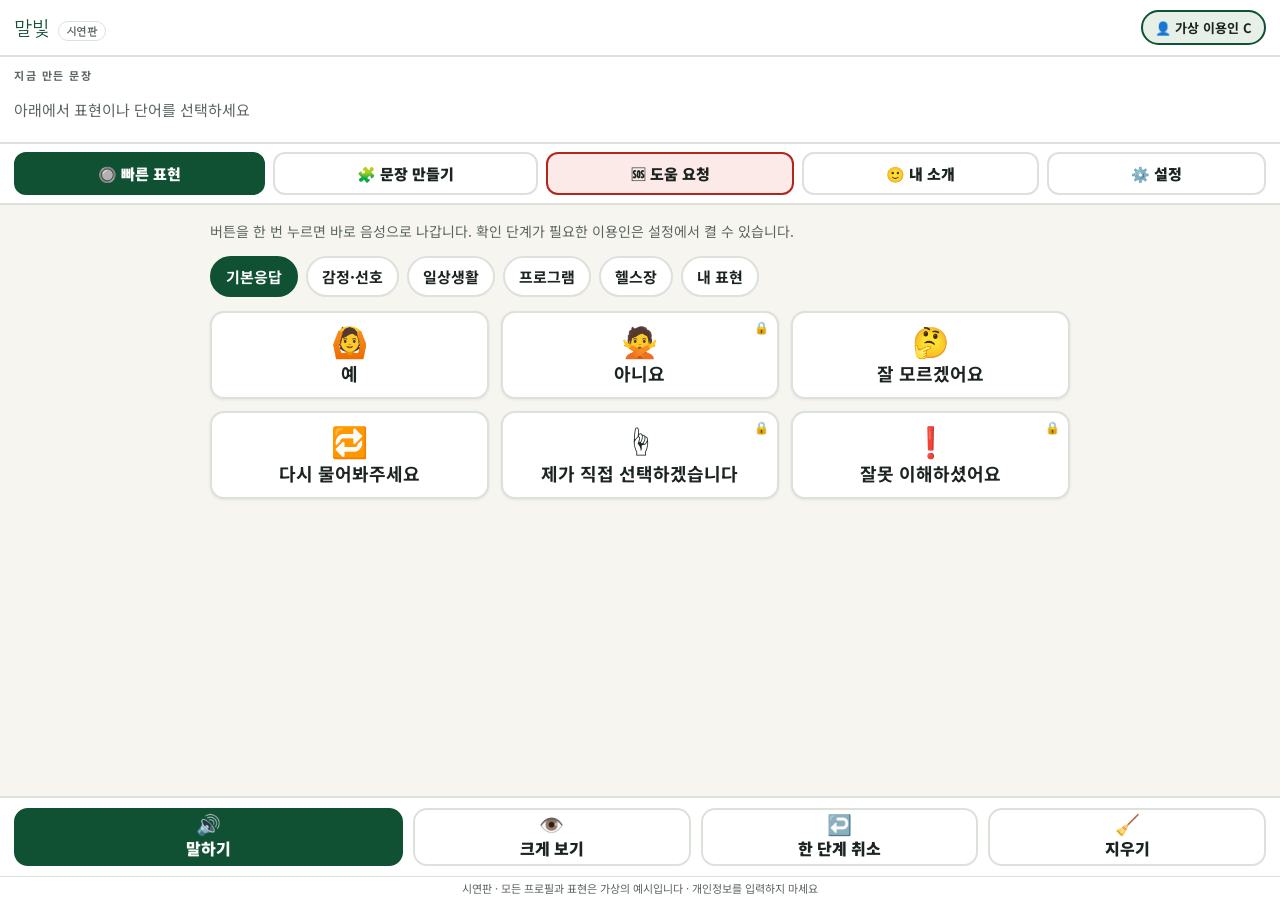
==== commit 573a1284: "원클릭 흐름으로 단순화: 버튼 한 번이면 바로 음성 출력 - 앱이 빠른 표현 화면에서 바로 시작 (홈 타일 화면 제거) - 상시 이동 탭 추가: 어느 화면이든 한 번에 이동 - 기" ====
--- a/index.html
+++ b/index.html
@@ -105,19 +105,22 @@
   }
   .view-desc{color:var(--muted); font-size:calc(14px * var(--fscale)); margin-bottom:14px;}
 
-  /* 홈 타일 */
-  .tiles{display:grid; grid-template-columns:repeat(2,1fr); gap:14px;}
-  .tile{
-    display:flex; flex-direction:column; align-items:center; justify-content:center; gap:8px;
-    min-height:calc(120px * var(--bscale)); padding:16px 10px;
-    font-weight:900; font-size:calc(20px * var(--fscale) * var(--bscale));
-    box-shadow:var(--shadow);
-  }
-  .tile .ico{font-size:calc(34px * var(--bscale)); line-height:1;}
-  .tile .sub{font-size:calc(12px * var(--fscale)); font-weight:500; color:var(--muted);}
-  .tile.help{border-color:var(--danger); background:var(--danger-soft);}
-  .tile.help .sub{color:var(--danger);} body.hc .tile.help .sub{color:var(--danger);}
-  .tile.speakt{border-color:var(--accent); background:var(--accent-soft);}
+  /* 상시 이동 탭 — 어느 화면이든 한 번에 */
+  #navstrip{
+    flex:0 0 auto; display:flex; gap:8px; padding:8px 14px;
+    background:var(--surface); border-bottom:2px solid var(--line);
+    overflow-x:auto; -webkit-overflow-scrolling:touch;
+  }
+  #navstrip button{
+    flex:1 0 auto; font-weight:900; font-size:calc(15px * var(--fscale) * var(--bscale));
+    padding:calc(9px*var(--bscale)) calc(14px*var(--bscale)); border-radius:12px;
+    display:flex; align-items:center; justify-content:center; gap:6px; white-space:nowrap;
+  }
+  #navstrip button[aria-selected="true"]{
+    background:var(--accent); border-color:var(--accent); color:var(--accent-ink);
+  }
+  #navstrip button.nav-help{border-color:var(--danger); background:var(--danger-soft);}
+  #navstrip button.nav-help[aria-selected="true"]{background:var(--danger); color:var(--danger-ink);}
 
   /* 카테고리 탭 */
   .tabs{display:flex; flex-wrap:wrap; gap:8px; margin-bottom:14px;}
@@ -300,7 +303,6 @@
 <header id="topbar">
   <div class="brand">말빛 <span class="demo-tag">시연판</span></div>
   <button id="profileChip" title="설정에서 프로필을 바꿀 수 있습니다">👤 —</button>
-  <button id="homeBtn">🏠 처음으로</button>
 </header>
 
 <div id="sentencebar">
@@ -314,36 +316,32 @@
   </div>
 </div>
 
+<nav id="navstrip" aria-label="화면 이동">
+  <button data-nav="quick">🔘 빠른 표현</button>
+  <button data-nav="builder">🧩 문장 만들기</button>
+  <button data-nav="help" class="nav-help">🆘 도움 요청</button>
+  <button data-nav="intro">🙂 내 소개</button>
+  <button data-nav="settings">⚙️ 설정</button>
+</nav>
+
 <main id="main">
-  <!-- 홈 -->
-  <section class="view" data-view="home">
-    <div class="tiles" id="homeTiles"></div>
-    <div class="section-note">
-      이 시연판은 제안서 10의 <b>1·2단계 범위만</b> 구현합니다. 음성인식·발화 통역 기능은 포함하지
-      않으며, 모든 프로필과 표현은 <b>가상의 예시</b>입니다.
-    </div>
-  </section>
-
   <!-- 빠른 표현 -->
   <section class="view" data-view="quick">
-    <h2 class="view-title">🔘 빠른 표현</h2>
-    <p class="view-desc">버튼을 누르면 문장이 크게 표시되고, 확인 후 음성으로 나갑니다.</p>
+    <p class="view-desc">버튼을 한 번 누르면 바로 음성으로 나갑니다. 확인 단계가 필요한 이용인은 설정에서 켤 수 있습니다.</p>
     <div class="tabs" id="quickTabs" role="tablist"></div>
     <div class="grid kgrid" id="quickGrid"></div>
   </section>
 
   <!-- 문장 만들기 -->
   <section class="view" data-view="builder">
-    <h2 class="view-title">🧩 문장 만들기</h2>
-    <p class="view-desc">단어를 순서대로 누르면 위 문장칸에 쌓입니다. 문장칸의 단어를 누르면 순서를 바꾸거나 지울 수 있습니다.</p>
+    <p class="view-desc">단어를 순서대로 누르면 위 문장칸에 쌓입니다. 다 만든 뒤 아래 〈말하기〉를 누르세요.</p>
     <div class="tabs" id="bankTabs" role="tablist"></div>
     <div class="grid kgrid" id="bankGrid"></div>
   </section>
 
   <!-- 도움 요청 -->
   <section class="view" data-view="help">
-    <h2 class="view-title">🆘 도움 요청</h2>
-    <p class="view-desc">긴급 표현은 확인 단계 없이 바로 크게 표시되고 음성으로 나갑니다.</p>
+    <p class="view-desc">긴급 표현은 항상 한 번에 크게 표시되고 음성으로 나갑니다.</p>
     <div class="grid kgrid" id="helpGrid"></div>
     <div class="section-note warn">
       긴급 표현은 일반 표현과 <b>화면을 분리</b>해 오작동을 줄이면서도 빠르게 쓸 수 있게 했습니다.
@@ -352,15 +350,13 @@
 
   <!-- 내 소개 -->
   <section class="view" data-view="intro">
-    <h2 class="view-title">🙂 내 소개</h2>
-    <p class="view-desc">처음 만나는 분에게 나와 나의 의사소통 방법을 알립니다.</p>
+    <p class="view-desc">처음 만나는 분에게 나와 나의 의사소통 방법을 알립니다. 누르면 바로 음성으로 나갑니다.</p>
     <div id="introList"></div>
   </section>
 
   <!-- 설정 -->
   <section class="view" data-view="settings">
-    <h2 class="view-title">⚙️ 설정</h2>
-    <p class="view-desc">이용화면과 분리된 설정 화면입니다. 이용인마다 다르게 저장됩니다.</p>
+    <p class="view-desc">이용화면과 분리된 설정 화면입니다. 이용인마다 다르게 저장됩니다. 이 시연판은 제안서 10의 1·2단계 범위만 구현하며, 모든 프로필과 표현은 가상의 예시입니다.</p>
     <div id="settingsBody"></div>
   </section>
 </main>
@@ -468,15 +464,16 @@
    기본 프로필 (가상 예시)
    ========================================================= */
 function defaultSettings(){
+  // 기본값은 '한 번 누르면 바로 말하기'. 확인 단계·자동 크게 보기는 필요한 이용인만 켠다.
   return {cols:3, btnScale:1, fontScale:1, contrast:false, showEmoji:true,
-          confirm:true, dwellMs:0, scan:false, scanMs:1800, rate:1, volume:1};
+          confirm:false, bigAfter:false, dwellMs:0, scan:false, scanMs:1800, rate:1, volume:1};
 }
 function defaultProfiles(){
   return [
     { id:'a', icon:'🌷', name:'가상 이용인 A',
       desc:'손떨림이 있어 아주 큰 버튼·고대비·확인단계·누르기 유지가 필요한 예시',
       settings:Object.assign(defaultSettings(),
-        {cols:2, btnScale:1.35, fontScale:1.15, contrast:true, confirm:true, dwellMs:600, rate:0.85}),
+        {cols:2, btnScale:1.35, fontScale:1.15, contrast:true, confirm:true, bigAfter:true, dwellMs:600, rate:0.85}),
       custom:[
         {t:'서예 프로그램에 가고 싶어요', e:'🖌️'},
         {t:'라디오를 켜 주세요', e:'📻'},
@@ -518,12 +515,12 @@
 /* =========================================================
    상태
    ========================================================= */
-const STORE_KEY = 'malbit-demo-v1';
+const STORE_KEY = 'malbit-demo-v2';
 let state = load();
 let sentence = [];          // 현재 문장 (단어 배열)
 let history = [];           // 한 단계 취소용
 let selChip = -1;           // 선택된 문장칸 단어
-let curView = 'home';
+let curView = 'quick';
 let quickCat = 'basic';
 let bankCat = 'who';
 let modalCb = null;
@@ -651,7 +648,7 @@
   if(root){
     btns = [...root.querySelectorAll('button')];
   }else{
-    btns = [...document.querySelectorAll('#main .view.active button, #actionbar button, #topbar button, #sentencebar button')];
+    btns = [...document.querySelectorAll('#main .view.active button, #actionbar button, #navstrip button, #topbar button, #sentencebar button')];
   }
   scan.list = btns.filter(b=>b.offsetParent !== null && !b.disabled);
   if(!scan.list.length) return;
@@ -783,9 +780,10 @@
 $('#pYes').addEventListener('click', ()=>speak('맞아요. 제 말이 맞아요.'));
 $('#pEdit').addEventListener('click', ()=>{ speak('수정할게요.'); closePartner(); });
 
+// 기본: 말하기만. 자동 크게 보기는 설정에서 켠 이용인만, 긴급은 항상 크게.
 function speakOut(text, emergency){
   speak(text);
-  openPartner(text, emergency);
+  if(emergency || S().bigAfter) openPartner(text, emergency);
 }
 function requestSpeak(){
   const t = sentenceText();
@@ -793,16 +791,17 @@
   if(S().confirm) openModal(t, ()=>speakOut(t));
   else speakOut(t);
 }
-// 빠른 표현 선택: 문장 설정 → (확인) → 출력
+// 빠른 표현: 원클릭 — 누르면 바로 출력 (확인 단계는 켠 경우에만)
 function selectExpression(text){
   setSentence([text]);
   if(S().confirm) openModal(text, ()=>speakOut(text));
   else speakOut(text);
 }
-// 긴급 표현: 확인 없이 즉시 출력
+// 긴급 표현: 확인 없이 즉시 출력 + 상대방 화면
 function selectEmergency(text){
   setSentence([text]);
-  speakOut(text, true);
+  speak(text);
+  openPartner(text, true);
 }
 
 /* 하단 동작바 */
@@ -814,8 +813,10 @@
 });
 $('#btnUndo').addEventListener('click', undo);
 $('#btnClear').addEventListener('click', clearSentence);
-$('#homeBtn').addEventListener('click', ()=>go('home'));
 $('#profileChip').addEventListener('click', ()=>go('settings'));
+document.querySelectorAll('#navstrip button').forEach(b=>{
+  b.addEventListener('click', ()=>go(b.dataset.nav));
+});
 
 /* =========================================================
    화면 전환·렌더링
@@ -823,6 +824,8 @@
 function go(view){
   curView = view;
   document.querySelectorAll('.view').forEach(v=>v.classList.toggle('active', v.dataset.view === view));
+  document.querySelectorAll('#navstrip button').forEach(b=>
+    b.setAttribute('aria-selected', b.dataset.nav === view ? 'true' : 'false'));
   if(view === 'quick') renderQuick();
   if(view === 'builder') renderBank();
   if(view === 'help') renderHelp();
@@ -830,31 +833,6 @@
   if(view === 'settings') renderSettings();
   $('#main').scrollTop = 0;
   scanRefresh();
-}
-
-function renderHome(){
-  const tiles = $('#homeTiles');
-  tiles.innerHTML = '';
-  const defs = [
-    ['quick','🔘','빠른 표현','자주 쓰는 말을 한 번에',''],
-    ['builder','🧩','문장 만들기','단어를 이어 새 문장을',''],
-    ['help','🆘','도움 요청','아프거나 급할 때','help'],
-    ['intro','🙂','내 소개','나의 대화 방법 알리기',''],
-    ['show','👁️','크게 보기','지금 문장을 상대방에게','speakt'],
-    ['settings','⚙️','설정','나에게 맞게 바꾸기','']
-  ];
-  defs.forEach(([id, ico, name, sub, cls])=>{
-    const b = makeSelBtn('tile ' + cls,
-      `<span class="ico">${ico}</span><span>${name}</span><span class="sub">${sub}</span>`,
-      ()=>{
-        if(id === 'show'){
-          const t = sentenceText();
-          if(!t){ toast('먼저 표현이나 단어를 선택해 주세요'); return; }
-          openPartner(t, false);
-        } else go(id);
-      });
-    tiles.appendChild(b);
-  });
 }
 
 function renderTabs(host, cats, cur, onPick){
@@ -1012,7 +990,8 @@
   const c4 = el('div','set-card');
   c4.appendChild(el('h3',null,'입력과 확인'));
   c4.appendChild(el('div','h-desc','오선택을 예방합니다. 모든 확인을 강제하면 느려질 수 있어 이용인별로 조정합니다.'));
-  seg(row(c4,'선택 후 확인'), [['끔',false],['켬',true]], v=>s.confirm===v, v=>{s.confirm=v;});
+  seg(row(c4,'선택 후 확인'), [['끔 (한 번에 말하기)',false],['켬',true]], v=>s.confirm===v, v=>{s.confirm=v;});
+  seg(row(c4,'말한 뒤 크게 보기'), [['끔',false],['켬 (자동으로 상대방 화면)',true]], v=>s.bigAfter===v, v=>{s.bigAfter=v;});
   seg(row(c4,'누르기 유지시간'), [['없음',0],['0.4초',400],['0.6초',600],['1초',1000]], v=>s.dwellMs===v, v=>{s.dwellMs=v;});
   seg(row(c4,'스캔 방식'), [['끔',false],['켬',true]], v=>s.scan===v, v=>{s.scan=v;});
   seg(row(c4,'스캔 속도'), [['느리게',2400],['보통',1800],['빠르게',1200]], v=>s.scanMs===v, v=>{s.scanMs=v;});
@@ -1079,9 +1058,8 @@
 /* =========================================================
    시작
    ========================================================= */
-renderHome();
 renderSentence();
 applySettings();
-go('home');
+go('quick');
 </script>
 </html>
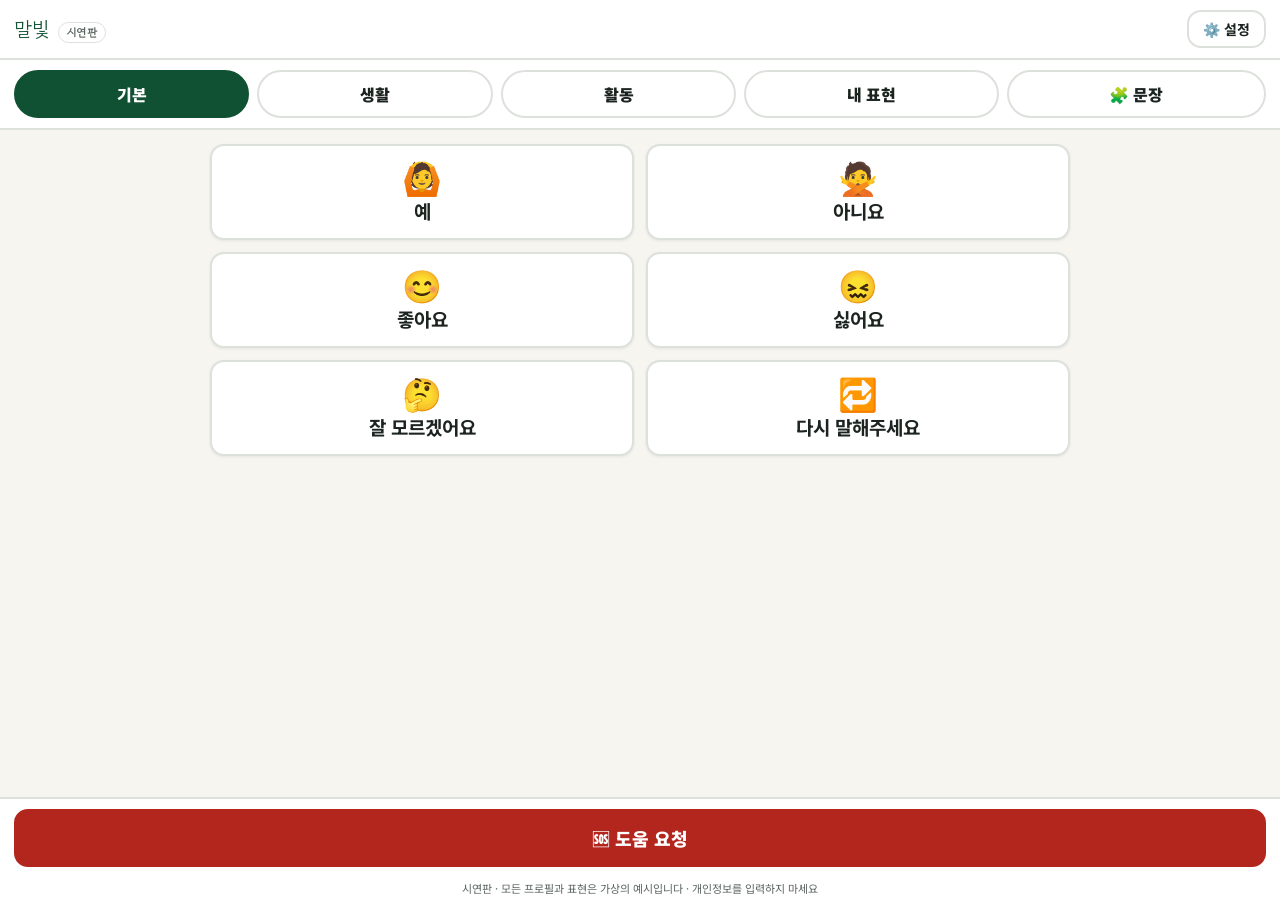
==== commit 726bf6ff: "화면 단순화: 표현 버튼 중심으로 재구성 - 탭 한 줄로 통합 (기본·생활·활동·내 표현·문장) — 이동 탭과 카테고리 탭 이중 구조 제거 - 하단 4버튼 동작바 제거, 도움 요청" ====
--- a/index.html
+++ b/index.html
@@ -8,13 +8,14 @@
   /* ==========================================================
      말빛 — 개인맞춤형 의사소통 AAC 웹앱 (시연판)
      제안서 10의 1·2단계 범위만 구현. 모든 프로필·표현은 가상 예시.
+     원칙: 화면에는 표현 버튼만. 조작 버튼은 최소한으로.
      ========================================================== */
   :root{
     --bg:#f6f5f0; --surface:#ffffff; --ink:#1c2420; --muted:#5c6660;
     --line:#dde1db; --accent:#0f5132; --accent-ink:#ffffff; --accent-soft:#e6efe8;
     --danger:#b3261e; --danger-ink:#ffffff; --danger-soft:#fbeae8;
     --chip:#eef2ec; --focus:#ffb703; --shadow:0 1px 3px rgba(28,36,32,.08);
-    --bscale:1; --fscale:1; --cols:3;
+    --bscale:1; --fscale:1; --cols:2;
     --sans:'Noto Sans KR','Apple SD Gothic Neo','Malgun Gothic',sans-serif;
     --disp:'Gowun Dodum','Noto Sans KR',sans-serif;
   }
@@ -50,104 +51,68 @@
     padding:10px 14px; background:var(--surface); border-bottom:2px solid var(--line);
   }
   #topbar .brand{
-    font-family:var(--disp); font-size:calc(20px * var(--fscale)); font-weight:400;
+    font-family:var(--disp); font-size:calc(20px * var(--fscale));
     color:var(--accent); letter-spacing:.02em; display:flex; align-items:baseline; gap:8px;
   }
-  body.hc #topbar .brand{color:var(--accent);}
   #topbar .demo-tag{
     font-size:calc(11px * var(--fscale)); font-weight:700; color:var(--muted);
     border:1.5px solid var(--line); border-radius:99px; padding:1px 8px;
   }
-  #profileChip{
-    margin-left:auto; border:2px solid var(--accent); background:var(--accent-soft);
-    color:var(--ink); font-weight:700; font-size:calc(13px * var(--fscale));
-    border-radius:99px; padding:6px 12px;
-  }
-  #homeBtn{
-    font-weight:900; padding:6px 14px; font-size:calc(14px * var(--fscale));
-    border-color:var(--accent); color:var(--accent); background:var(--surface);
-  }
-  body.hc #homeBtn{color:var(--accent);}
-
-  /* ---------- 문장칸 ---------- */
-  #sentencebar{
-    flex:0 0 auto; background:var(--surface); border-bottom:2px solid var(--line);
-    padding:10px 14px 8px;
-  }
-  #sentencebar .sb-label{
-    font-size:calc(11px * var(--fscale)); font-weight:700; letter-spacing:.14em;
-    color:var(--muted); text-transform:uppercase; margin-bottom:4px;
-  }
-  #sentence{
-    min-height:calc(46px * var(--bscale));
-    display:flex; flex-wrap:wrap; gap:8px; align-items:center;
-  }
-  #sentence .empty{color:var(--muted); font-size:calc(15px * var(--fscale));}
-  .chipword{
-    background:var(--chip); border:2px solid var(--line); border-radius:12px;
-    padding:calc(6px*var(--bscale)) calc(12px*var(--bscale));
-    font-size:calc(18px * var(--fscale) * var(--bscale)); font-weight:700;
-  }
-  .chipword.sel{border-color:var(--accent); background:var(--accent-soft);}
-  #chipCtl{display:none; gap:8px; margin-top:8px; flex-wrap:wrap;}
-  #chipCtl.show{display:flex;}
-  #chipCtl button{
-    font-size:calc(14px * var(--fscale)); font-weight:700; padding:8px 12px;
-  }
+  #setBtn{
+    margin-left:auto; font-weight:700; font-size:calc(14px * var(--fscale));
+    padding:7px 14px;
+  }
+
+  /* ---------- 탭 한 줄 ---------- */
+  #cats{
+    flex:0 0 auto; display:flex; gap:8px; padding:10px 14px;
+    background:var(--surface); border-bottom:2px solid var(--line);
+    overflow-x:auto; -webkit-overflow-scrolling:touch;
+  }
+  #cats button{
+    flex:1 0 auto; font-weight:900; font-size:calc(16px * var(--fscale) * var(--bscale));
+    padding:calc(10px*var(--bscale)) calc(16px*var(--bscale)); border-radius:99px;
+    white-space:nowrap;
+  }
+  #cats button[aria-selected="true"]{
+    background:var(--accent); border-color:var(--accent); color:var(--accent-ink);
+  }
+
+  /* ---------- 방금 말한 문장 ---------- */
+  #spoken{
+    flex:0 0 auto; display:none; align-items:center; gap:10px;
+    margin:10px 14px 0; padding:10px 14px;
+    background:var(--accent-soft); border:2px solid var(--accent); border-radius:14px;
+  }
+  #spoken.show{display:flex;}
+  #spoken .sp-t{
+    flex:1; font-weight:900; font-size:calc(17px * var(--fscale)); line-height:1.4;
+  }
+  #spoken button{font-weight:700; font-size:calc(14px * var(--fscale)); padding:8px 12px; white-space:nowrap;}
 
   /* ---------- 본문 ---------- */
-  #main{flex:1 1 auto; overflow-y:auto; padding:16px 14px 24px; -webkit-overflow-scrolling:touch;}
+  #main{flex:1 1 auto; overflow-y:auto; padding:14px 14px 20px; -webkit-overflow-scrolling:touch;}
   .view{display:none; max-width:860px; margin:0 auto;}
   .view.active{display:block;}
-  .view-title{
-    font-family:var(--disp); font-size:calc(22px * var(--fscale));
-    margin-bottom:4px; display:flex; align-items:center; gap:10px;
-  }
-  .view-desc{color:var(--muted); font-size:calc(14px * var(--fscale)); margin-bottom:14px;}
-
-  /* 상시 이동 탭 — 어느 화면이든 한 번에 */
-  #navstrip{
-    flex:0 0 auto; display:flex; gap:8px; padding:8px 14px;
-    background:var(--surface); border-bottom:2px solid var(--line);
-    overflow-x:auto; -webkit-overflow-scrolling:touch;
-  }
-  #navstrip button{
-    flex:1 0 auto; font-weight:900; font-size:calc(15px * var(--fscale) * var(--bscale));
-    padding:calc(9px*var(--bscale)) calc(14px*var(--bscale)); border-radius:12px;
-    display:flex; align-items:center; justify-content:center; gap:6px; white-space:nowrap;
-  }
-  #navstrip button[aria-selected="true"]{
-    background:var(--accent); border-color:var(--accent); color:var(--accent-ink);
-  }
-  #navstrip button.nav-help{border-color:var(--danger); background:var(--danger-soft);}
-  #navstrip button.nav-help[aria-selected="true"]{background:var(--danger); color:var(--danger-ink);}
-
-  /* 카테고리 탭 */
-  .tabs{display:flex; flex-wrap:wrap; gap:8px; margin-bottom:14px;}
-  .tab{
-    font-weight:700; font-size:calc(15px * var(--fscale));
-    padding:calc(8px*var(--bscale)) calc(14px*var(--bscale)); border-radius:99px;
-  }
-  .tab[aria-selected="true"]{background:var(--accent); border-color:var(--accent); color:var(--accent-ink);}
-
-  /* 표현·단어 격자 */
+  .view-desc{color:var(--muted); font-size:calc(14px * var(--fscale)); margin-bottom:12px;}
+  .backrow{margin-bottom:14px;}
+  .backrow button{font-weight:900; font-size:calc(16px * var(--fscale)); padding:12px 18px;}
+
+  /* 표현 격자 */
   .grid{
     display:grid; grid-template-columns:repeat(var(--cols),1fr);
     gap:calc(12px * var(--bscale));
   }
   .exp{
     display:flex; flex-direction:column; align-items:center; justify-content:center; gap:6px;
-    min-height:calc(88px * var(--bscale)); padding:calc(12px*var(--bscale)) 8px;
-    font-weight:700; font-size:calc(18px * var(--fscale) * var(--bscale));
+    min-height:calc(96px * var(--bscale)); padding:calc(14px*var(--bscale)) 8px;
+    font-weight:700; font-size:calc(19px * var(--fscale) * var(--bscale));
     line-height:1.35; text-align:center; position:relative; overflow:hidden;
     box-shadow:var(--shadow);
   }
-  .exp .ico{font-size:calc(30px * var(--bscale)); line-height:1;}
-  .exp .lock{
-    position:absolute; top:6px; right:8px; font-size:12px; color:var(--muted);
-  }
+  .exp .ico{font-size:calc(32px * var(--bscale)); line-height:1;}
   .exp.danger{border-color:var(--danger); background:var(--danger-soft);}
-  body.noemoji .exp .ico, body.noemoji .tile .ico{display:none;}
+  body.noemoji .exp .ico{display:none;}
   /* 누르기 유지(dwell) 진행 표시 */
   .exp.dwelling::after{
     content:""; position:absolute; left:0; bottom:0; height:7px; width:100%;
@@ -156,26 +121,46 @@
   }
   @keyframes dwfill{to{transform:scaleX(1);}}
 
-  .section-note{
-    border:2px solid var(--line); border-left:6px solid var(--accent);
-    background:var(--surface); border-radius:10px;
-    padding:12px 14px; margin:16px 0 0; font-size:calc(14px * var(--fscale));
-  }
-  .section-note.warn{border-left-color:var(--danger);}
-
-  /* ---------- 하단 동작바 ---------- */
-  #actionbar{
-    flex:0 0 auto; display:grid; grid-template-columns:1.4fr 1fr 1fr 1fr; gap:10px;
-    padding:10px 14px calc(10px + env(safe-area-inset-bottom));
+  /* ---------- 문장 만들기 ---------- */
+  #bSentence{
+    min-height:calc(58px * var(--bscale));
+    display:flex; flex-wrap:wrap; gap:8px; align-items:center;
+    background:var(--surface); border:2px solid var(--line); border-radius:14px;
+    padding:10px 12px; margin-bottom:10px;
+  }
+  #bSentence .empty{color:var(--muted); font-size:calc(14px * var(--fscale));}
+  .chipword{
+    background:var(--chip); border:2px solid var(--line); border-radius:12px;
+    padding:calc(7px*var(--bscale)) calc(13px*var(--bscale));
+    font-size:calc(18px * var(--fscale) * var(--bscale)); font-weight:700;
+  }
+  #bCtl{display:grid; grid-template-columns:1.4fr 1fr 1fr; gap:10px; margin-bottom:14px;}
+  #bCtl button{
+    min-height:calc(56px * var(--bscale)); font-weight:900;
+    font-size:calc(16px * var(--fscale) * var(--bscale));
+  }
+  #bSpeak{background:var(--accent); border-color:var(--accent); color:var(--accent-ink);}
+  .tabs{display:flex; flex-wrap:wrap; gap:8px; margin-bottom:12px;}
+  .tab{
+    font-weight:700; font-size:calc(15px * var(--fscale));
+    padding:calc(8px*var(--bscale)) calc(14px*var(--bscale)); border-radius:99px;
+  }
+  .tab[aria-selected="true"]{background:var(--accent); border-color:var(--accent); color:var(--accent-ink);}
+
+  /* ---------- 하단: 도움 요청 하나만 ---------- */
+  #helpbar{
+    flex:0 0 auto; padding:10px 14px calc(10px + env(safe-area-inset-bottom));
     background:var(--surface); border-top:2px solid var(--line);
   }
-  #actionbar button{
-    min-height:calc(58px * var(--bscale));
-    font-weight:900; font-size:calc(16px * var(--fscale) * var(--bscale));
-    display:flex; flex-direction:column; align-items:center; justify-content:center; gap:2px;
-  }
-  #actionbar .ico{font-size:calc(20px * var(--bscale)); line-height:1;}
-  #btnSpeak{background:var(--accent); border-color:var(--accent); color:var(--accent-ink);}
+  #helpBtn{
+    width:100%; min-height:calc(58px * var(--bscale));
+    background:var(--danger); border-color:var(--danger); color:var(--danger-ink);
+    font-weight:900; font-size:calc(18px * var(--fscale) * var(--bscale));
+  }
+  #demoFoot{
+    flex:0 0 auto; text-align:center; font-size:calc(11px * var(--fscale));
+    color:var(--muted); background:var(--surface); padding:3px 8px 4px;
+  }
 
   /* ---------- 상대방 화면 ---------- */
   #partner{
@@ -274,15 +259,6 @@
     background:var(--chip);
   }
 
-  /* 소개 목록 */
-  .introbtn{
-    width:100%; text-align:left; font-weight:700;
-    font-size:calc(18px * var(--fscale) * var(--bscale));
-    padding:calc(14px*var(--bscale)) 16px; margin-bottom:10px;
-    display:flex; align-items:center; gap:12px; box-shadow:var(--shadow);
-  }
-  .introbtn .ico{font-size:calc(24px * var(--bscale));}
-
   /* 토스트 */
   #toast{
     position:fixed; left:50%; bottom:110px; transform:translateX(-50%);
@@ -292,80 +268,55 @@
     max-width:90vw; text-align:center;
   }
   #toast.show{opacity:1;}
-
-  #demoFoot{
-    flex:0 0 auto; text-align:center; font-size:calc(11px * var(--fscale));
-    color:var(--muted); background:var(--surface); padding:3px 8px 4px;
-    border-top:1px solid var(--line);
-  }
 </style>
 
 <header id="topbar">
   <div class="brand">말빛 <span class="demo-tag">시연판</span></div>
-  <button id="profileChip" title="설정에서 프로필을 바꿀 수 있습니다">👤 —</button>
+  <button id="setBtn">⚙️ 설정</button>
 </header>
 
-<div id="sentencebar">
-  <div class="sb-label">지금 만든 문장</div>
-  <div id="sentence" role="status" aria-live="polite"></div>
-  <div id="chipCtl">
-    <button id="ccPrev">◀ 앞으로 이동</button>
-    <button id="ccNext">뒤로 이동 ▶</button>
-    <button id="ccDel">✕ 이 단어 삭제</button>
-    <button id="ccClose">닫기</button>
-  </div>
+<nav id="cats" aria-label="표현 종류"></nav>
+
+<div id="spoken">
+  <span class="sp-t" role="status" aria-live="polite"></span>
+  <button id="spShow">👁️ 크게 보기</button>
 </div>
 
-<nav id="navstrip" aria-label="화면 이동">
-  <button data-nav="quick">🔘 빠른 표현</button>
-  <button data-nav="builder">🧩 문장 만들기</button>
-  <button data-nav="help" class="nav-help">🆘 도움 요청</button>
-  <button data-nav="intro">🙂 내 소개</button>
-  <button data-nav="settings">⚙️ 설정</button>
-</nav>
-
 <main id="main">
-  <!-- 빠른 표현 -->
+  <!-- 표현판 -->
   <section class="view" data-view="quick">
-    <p class="view-desc">버튼을 한 번 누르면 바로 음성으로 나갑니다. 확인 단계가 필요한 이용인은 설정에서 켤 수 있습니다.</p>
-    <div class="tabs" id="quickTabs" role="tablist"></div>
     <div class="grid kgrid" id="quickGrid"></div>
   </section>
 
   <!-- 문장 만들기 -->
   <section class="view" data-view="builder">
-    <p class="view-desc">단어를 순서대로 누르면 위 문장칸에 쌓입니다. 다 만든 뒤 아래 〈말하기〉를 누르세요.</p>
+    <div id="bSentence" aria-label="만드는 중인 문장"></div>
+    <div id="bCtl">
+      <button id="bSpeak">🔊 말하기</button>
+      <button id="bShow">👁️ 크게 보기</button>
+      <button id="bClear">🧹 지우기</button>
+    </div>
     <div class="tabs" id="bankTabs" role="tablist"></div>
     <div class="grid kgrid" id="bankGrid"></div>
+    <p class="view-desc" style="margin-top:12px;">단어를 누르면 문장에 붙고, 문장 속 단어를 누르면 빠집니다.</p>
   </section>
 
   <!-- 도움 요청 -->
   <section class="view" data-view="help">
-    <p class="view-desc">긴급 표현은 항상 한 번에 크게 표시되고 음성으로 나갑니다.</p>
+    <div class="backrow"><button id="helpBack">← 표현으로 돌아가기</button></div>
     <div class="grid kgrid" id="helpGrid"></div>
-    <div class="section-note warn">
-      긴급 표현은 일반 표현과 <b>화면을 분리</b>해 오작동을 줄이면서도 빠르게 쓸 수 있게 했습니다.
-    </div>
-  </section>
-
-  <!-- 내 소개 -->
-  <section class="view" data-view="intro">
-    <p class="view-desc">처음 만나는 분에게 나와 나의 의사소통 방법을 알립니다. 누르면 바로 음성으로 나갑니다.</p>
-    <div id="introList"></div>
   </section>
 
   <!-- 설정 -->
   <section class="view" data-view="settings">
-    <p class="view-desc">이용화면과 분리된 설정 화면입니다. 이용인마다 다르게 저장됩니다. 이 시연판은 제안서 10의 1·2단계 범위만 구현하며, 모든 프로필과 표현은 가상의 예시입니다.</p>
+    <div class="backrow"><button id="setBack">← 표현으로 돌아가기</button></div>
+    <p class="view-desc">이용인마다 다르게 저장됩니다. 이 시연판은 제안서 10의 1·2단계 범위만 구현하며, 모든 프로필과 표현은 가상의 예시입니다.</p>
     <div id="settingsBody"></div>
   </section>
 </main>
 
-<footer id="actionbar">
-  <button id="btnSpeak"><span class="ico">🔊</span>말하기</button>
-  <button id="btnShow"><span class="ico">👁️</span>크게 보기</button>
-  <button id="btnUndo"><span class="ico">↩️</span>한 단계 취소</button>
-  <button id="btnClear"><span class="ico">🧹</span>지우기</button>
+<footer id="helpbar">
+  <button id="helpBtn">🆘 도움 요청</button>
 </footer>
 <div id="demoFoot">시연판 · 모든 프로필과 표현은 가상의 예시입니다 · 개인정보를 입력하지 마세요</div>
 
@@ -406,58 +357,44 @@
    ========================================================= */
 // 특별한 이유 없이 삭제하거나 숨기지 않는 표현 (표현권 보장)
 const LOCKED = [
-  '아니요','싫어요','그만해주세요','지금 중단해주세요','운동을 중단하고 싶어요',
-  '도와주세요','도움이 필요해요','제가 직접 선택하겠습니다',
-  '다른 사람과 이야기하고 싶어요','혼자 있고 싶어요','잘못 이해하셨어요'
+  '아니요','싫어요','중단하고 싶어요','지금 중단해주세요','도와주세요',
+  '제가 직접 선택하겠습니다','혼자 있고 싶어요','잘못 이해하셨어요'
 ];
-const LOCKSET = new Set(LOCKED);
-
-const QUICK = [
-  {id:'basic', name:'기본응답', items:[
-    ['예','🙆'],['아니요','🙅'],['잘 모르겠어요','🤔'],['다시 물어봐주세요','🔁'],
-    ['제가 직접 선택하겠습니다','☝️'],['잘못 이해하셨어요','❗']
+
+const BOARDS = [
+  {id:'basic', name:'기본', items:[
+    ['예','🙆'],['아니요','🙅'],['좋아요','😊'],['싫어요','😖'],
+    ['잘 모르겠어요','🤔'],['다시 말해주세요','🔁']
   ]},
-  {id:'feel', name:'감정·선호', items:[
-    ['좋아요','😊'],['싫어요','😖'],['즐거워요','😄'],['불안해요','😟'],
-    ['혼자 있고 싶어요','🚪'],['다른 사람과 이야기하고 싶어요','👥']
+  {id:'life', name:'생활', items:[
+    ['물 주세요','💧'],['식사하고 싶어요','🍚'],['화장실 가고 싶어요','🚻'],
+    ['쉬고 싶어요','🛋️'],['더워요','🥵'],['추워요','🥶']
   ]},
-  {id:'daily', name:'일상생활', items:[
-    ['물이 필요해요','💧'],['식사하고 싶어요','🍚'],['화장실에 가고 싶어요','🚻'],
-    ['잠시 쉬고 싶어요','🛋️'],['덥습니다','🥵'],['춥습니다','🥶'],
-    ['커피 마시고 싶어요','☕'],['신문 가져다 주세요','📰']
+  {id:'act', name:'활동', items:[
+    ['참여하고 싶어요','🙋'],['오늘은 쉬고 싶어요','🙇'],['시작할게요','▶️'],
+    ['중단하고 싶어요','✋'],['천천히 해주세요','🐢'],['담당자를 불러주세요','📣']
   ]},
-  {id:'prog', name:'프로그램', items:[
-    ['프로그램에 참여하고 싶어요','🙋'],['오늘은 참여하고 싶지 않아요','🙇'],
-    ['다른 활동을 하고 싶어요','🔄'],['설명을 천천히 다시 해주세요','🐢'],
-    ['잠시 쉬었다 할게요','⏸️']
+  {id:'mine', name:'내 표현', items:[]} // 프로필의 소개 문장 + 맞춤 표현
+];
+
+const HELP_ITEMS = [
+  ['도와주세요','🆘'],['아파요','🤕'],['숨이 차요','😮‍💨'],
+  ['어지러워요','💫'],['지금 중단해주세요','✋'],['담당자를 불러주세요','📣']
+];
+
+const BANK = [
+  {id:'who', name:'누가', items:[['저는','🙂'],['우리','👥'],['선생님이','🧑‍🏫']]},
+  {id:'when', name:'언제', items:[['지금','⏰'],['오늘','📅'],['이따가','🕒']]},
+  {id:'where', name:'어디', items:[
+    ['집에','🏠'],['화장실에','🚻'],['헬스장에','🏋️'],['프로그램실에','🎨']
   ]},
-  {id:'gym', name:'헬스장', items:[
-    ['운동을 시작할게요','🏃'],['운동을 계속하고 싶어요','▶️'],
-    ['운동을 중단하고 싶어요','⏹️'],['강도를 낮춰주세요','⬇️'],
-    ['강도를 높여도 좋아요','⬆️'],['어깨가 아파요','💪']
+  {id:'act', name:'행동', items:[
+    ['가고 싶어요','➡️'],['하고 싶어요','✨'],['먹고 싶어요','🍚'],
+    ['쉬고 싶어요','🛋️'],['도와주세요','🆘'],['그만하고 싶어요','✋']
   ]},
-  {id:'mine', name:'내 표현', items:[]} // 프로필별 맞춤 표현이 이 자리에 표시됨
-];
-
-const HELP_ITEMS = [
-  ['도와주세요','🆘'],['아파요','🤕'],['불편해요','😣'],['숨이 차요','😮‍💨'],
-  ['어지러워요','💫'],['천천히 해주세요','🐢'],['지금 중단해주세요','✋'],['담당자를 불러주세요','📣']
-];
-
-const BANK = [
-  {id:'who', name:'누가', items:[['저는','🙂'],['우리','👥'],['선생님이','🧑‍🏫'],['가족이','👨‍👩‍👧']]},
-  {id:'when', name:'언제', items:[['지금','⏰'],['오늘','📅'],['이따가','🕒'],['내일','🌅']]},
-  {id:'where', name:'어디', items:[
-    ['집에','🏠'],['화장실에','🚻'],['헬스장에','🏋️'],['프로그램실에','🎨'],['식당에','🍽️'],['밖에','🌳']
-  ]},
-  {id:'act', name:'행동·요청', items:[
-    ['가고 싶어요','➡️'],['하고 싶어요','✨'],['먹고 싶어요','🍚'],['마시고 싶어요','🥤'],
-    ['쉬고 싶어요','🛋️'],['보고 싶어요','👀'],['도와주세요','🆘'],['그만하고 싶어요','✋'],['다시 해주세요','🔁']
-  ]},
-  {id:'state', name:'마음·상태', items:[
-    ['좋아요','😊'],['싫어요','😖'],['아파요','🤕'],['힘들어요','😥'],['즐거워요','😄'],['괜찮아요','👌']
-  ]},
-  {id:'deg', name:'정도', items:[['조금','🤏'],['많이','🙌'],['천천히','🐢'],['빨리','⚡']]}
+  {id:'state', name:'마음', items:[
+    ['좋아요','😊'],['싫어요','😖'],['아파요','🤕'],['힘들어요','😥']
+  ]}
 ];
 
 /* =========================================================
@@ -465,7 +402,7 @@
    ========================================================= */
 function defaultSettings(){
   // 기본값은 '한 번 누르면 바로 말하기'. 확인 단계·자동 크게 보기는 필요한 이용인만 켠다.
-  return {cols:3, btnScale:1, fontScale:1, contrast:false, showEmoji:true,
+  return {cols:2, btnScale:1, fontScale:1, contrast:false, showEmoji:true,
           confirm:false, bigAfter:false, dwellMs:0, scan:false, scanMs:1800, rate:1, volume:1};
 }
 function defaultProfiles(){
@@ -473,7 +410,7 @@
     { id:'a', icon:'🌷', name:'가상 이용인 A',
       desc:'손떨림이 있어 아주 큰 버튼·고대비·확인단계·누르기 유지가 필요한 예시',
       settings:Object.assign(defaultSettings(),
-        {cols:2, btnScale:1.35, fontScale:1.15, contrast:true, confirm:true, bigAfter:true, dwellMs:600, rate:0.85}),
+        {btnScale:1.35, fontScale:1.15, contrast:true, confirm:true, bigAfter:true, dwellMs:600, rate:0.85}),
       custom:[
         {t:'서예 프로그램에 가고 싶어요', e:'🖌️'},
         {t:'라디오를 켜 주세요', e:'📻'},
@@ -482,22 +419,19 @@
       intro:[
         '안녕하세요, 저는 가상 이용인 A입니다.',
         '저는 화면의 버튼을 눌러 대화합니다.',
-        '손이 떨려서 누르는 데 시간이 걸립니다. 기다려 주세요.',
-        '제가 문장을 확정한 뒤에 들어 주세요.'
+        '손이 떨려서 누르는 데 시간이 걸립니다. 기다려 주세요.'
       ],
       guide:'버튼을 누르는 데 시간이 걸립니다. 문장을 확정할 때까지 기다려 주세요.' },
     { id:'b', icon:'🌊', name:'가상 이용인 B',
       desc:'직접 누르기가 어려워 키보드 스캔 방식으로 선택하는 예시',
-      settings:Object.assign(defaultSettings(),
-        {cols:3, btnScale:1.15, confirm:false, scan:true, scanMs:1800}),
+      settings:Object.assign(defaultSettings(), {scan:true, scanMs:1800}),
       custom:[
         {t:'음악 프로그램이 좋아요', e:'🎵'},
         {t:'창가 자리에 앉고 싶어요', e:'🪟'}
       ],
       intro:[
         '안녕하세요, 저는 가상 이용인 B입니다.',
-        '화면의 항목이 차례로 반짝이면, 제가 원하는 순간에 확인키를 누릅니다.',
-        '조금 느려도 제 말을 끝까지 들어 주세요.'
+        '화면의 항목이 차례로 반짝이면, 제가 원하는 순간에 확인키를 누릅니다.'
       ],
       guide:'항목이 차례로 강조됩니다. 제가 확인키를 누를 때까지 기다려 주세요.' },
     { id:'c', icon:'🌱', name:'가상 이용인 C',
@@ -515,14 +449,13 @@
 /* =========================================================
    상태
    ========================================================= */
-const STORE_KEY = 'malbit-demo-v2';
+const STORE_KEY = 'malbit-demo-v3';
 let state = load();
-let sentence = [];          // 현재 문장 (단어 배열)
-let history = [];           // 한 단계 취소용
-let selChip = -1;           // 선택된 문장칸 단어
-let curView = 'quick';
-let quickCat = 'basic';
+let words = [];             // 문장 만들기의 단어들
+let curView = 'quick';      // quick | builder | help | settings
+let curCat = 'basic';
 let bankCat = 'who';
+let lastSpoken = '';
 let modalCb = null;
 
 function load(){
@@ -638,7 +571,7 @@
 function scanRoot(){
   if($('#modal').classList.contains('open')) return $('#modal');
   if($('#partner').classList.contains('open')) return $('#partner');
-  return null; // 기본: 본문 + 상·하단바
+  return null;
 }
 function scanRefresh(){
   scanStop();
@@ -648,7 +581,8 @@
   if(root){
     btns = [...root.querySelectorAll('button')];
   }else{
-    btns = [...document.querySelectorAll('#main .view.active button, #actionbar button, #navstrip button, #topbar button, #sentencebar button')];
+    btns = [...document.querySelectorAll(
+      '#main .view.active button, #cats button, #topbar button, #helpbar button, #spoken button')];
   }
   scan.list = btns.filter(b=>b.offsetParent !== null && !b.disabled);
   if(!scan.list.length) return;
@@ -693,57 +627,7 @@
 });
 
 /* =========================================================
-   문장 상태
-   ========================================================= */
-function sentenceText(){ return sentence.join(' '); }
-function pushHist(){ history.push(sentence.slice()); if(history.length > 40) history.shift(); }
-function renderSentence(){
-  const box = $('#sentence');
-  box.innerHTML = '';
-  if(!sentence.length){
-    box.appendChild(el('span','empty','아래에서 표현이나 단어를 선택하세요'));
-  }else{
-    sentence.forEach((w,i)=>{
-      const c = el('button','chipword' + (i===selChip?' sel':''), escapeHtml(w));
-      c.addEventListener('click', ()=>{ selChip = (selChip===i ? -1 : i); renderSentence(); });
-      box.appendChild(c);
-    });
-  }
-  $('#chipCtl').classList.toggle('show', selChip >= 0 && selChip < sentence.length);
-  scanRefresh();
-}
-function setSentence(words){
-  pushHist(); sentence = words.slice(); selChip = -1; renderSentence();
-}
-function appendWord(w){
-  pushHist(); sentence.push(w); selChip = -1; renderSentence();
-}
-function undo(){
-  if(!history.length){ toast('되돌릴 단계가 없습니다'); return; }
-  sentence = history.pop(); selChip = -1; renderSentence();
-}
-function clearSentence(){
-  if(!sentence.length) return;
-  pushHist(); sentence = []; selChip = -1; renderSentence();
-}
-/* 문장칸 단어 편집 */
-$('#ccPrev').addEventListener('click', ()=>{
-  if(selChip > 0){ pushHist();
-    [sentence[selChip-1], sentence[selChip]] = [sentence[selChip], sentence[selChip-1]];
-    selChip--; renderSentence(); }
-});
-$('#ccNext').addEventListener('click', ()=>{
-  if(selChip >= 0 && selChip < sentence.length-1){ pushHist();
-    [sentence[selChip+1], sentence[selChip]] = [sentence[selChip], sentence[selChip+1]];
-    selChip++; renderSentence(); }
-});
-$('#ccDel').addEventListener('click', ()=>{
-  if(selChip >= 0){ pushHist(); sentence.splice(selChip,1); selChip = -1; renderSentence(); }
-});
-$('#ccClose').addEventListener('click', ()=>{ selChip = -1; renderSentence(); });
-
-/* =========================================================
-   말하기 흐름: 확인 → 음성 → 상대방 화면
+   말하기 흐름: (확인) → 음성 → 필요할 때만 크게
    ========================================================= */
 function openModal(text, cb, opts){
   opts = opts || {};
@@ -762,9 +646,7 @@
 $('#mOk').addEventListener('click', ()=>{ const cb = modalCb; closeModal(); if(cb) cb(); });
 $('#mCancel').addEventListener('click', closeModal);
 
-let partnerText = '';
 function openPartner(text, emergency){
-  partnerText = text;
   $('#pText').textContent = text;
   $('#pGuide').textContent = P().guide || '';
   $('#partner').classList.toggle('em', !!emergency);
@@ -775,48 +657,37 @@
   $('#partner').classList.remove('open'); scanRefresh();
 }
 $('#pClose').addEventListener('click', closePartner);
-$('#pReplay').addEventListener('click', ()=>speak(partnerText));
+$('#pReplay').addEventListener('click', ()=>speak(lastSpoken));
 $('#pWait').addEventListener('click', ()=>speak('잠시 기다려주세요.'));
 $('#pYes').addEventListener('click', ()=>speak('맞아요. 제 말이 맞아요.'));
 $('#pEdit').addEventListener('click', ()=>{ speak('수정할게요.'); closePartner(); });
 
-// 기본: 말하기만. 자동 크게 보기는 설정에서 켠 이용인만, 긴급은 항상 크게.
+function renderSpoken(){
+  const box = $('#spoken');
+  const showable = lastSpoken && (curView === 'quick' || curView === 'builder');
+  box.classList.toggle('show', !!showable);
+  if(showable) box.querySelector('.sp-t').textContent = '🗨️ ' + lastSpoken;
+}
 function speakOut(text, emergency){
+  lastSpoken = text;
   speak(text);
+  renderSpoken();
   if(emergency || S().bigAfter) openPartner(text, emergency);
-}
-function requestSpeak(){
-  const t = sentenceText();
-  if(!t){ toast('먼저 표현이나 단어를 선택해 주세요'); return; }
-  if(S().confirm) openModal(t, ()=>speakOut(t));
-  else speakOut(t);
-}
-// 빠른 표현: 원클릭 — 누르면 바로 출력 (확인 단계는 켠 경우에만)
+  scanRefresh();
+}
+// 표현 버튼: 원클릭 — 누르면 바로 출력 (확인 단계는 켠 경우에만)
 function selectExpression(text){
-  setSentence([text]);
   if(S().confirm) openModal(text, ()=>speakOut(text));
   else speakOut(text);
 }
-// 긴급 표현: 확인 없이 즉시 출력 + 상대방 화면
+// 긴급 표현: 항상 즉시 음성 + 상대방 화면
 function selectEmergency(text){
-  setSentence([text]);
+  lastSpoken = text;
   speak(text);
+  renderSpoken();
   openPartner(text, true);
 }
-
-/* 하단 동작바 */
-$('#btnSpeak')._act = requestSpeak; $('#btnSpeak').dataset.sel='1';
-$('#btnShow').addEventListener('click', ()=>{
-  const t = sentenceText();
-  if(!t){ toast('먼저 표현이나 단어를 선택해 주세요'); return; }
-  openPartner(t, false);
-});
-$('#btnUndo').addEventListener('click', undo);
-$('#btnClear').addEventListener('click', clearSentence);
-$('#profileChip').addEventListener('click', ()=>go('settings'));
-document.querySelectorAll('#navstrip button').forEach(b=>{
-  b.addEventListener('click', ()=>go(b.dataset.nav));
-});
+$('#spShow').addEventListener('click', ()=>{ if(lastSpoken) openPartner(lastSpoken, false); });
 
 /* =========================================================
    화면 전환·렌더링
@@ -824,49 +695,46 @@
 function go(view){
   curView = view;
   document.querySelectorAll('.view').forEach(v=>v.classList.toggle('active', v.dataset.view === view));
-  document.querySelectorAll('#navstrip button').forEach(b=>
-    b.setAttribute('aria-selected', b.dataset.nav === view ? 'true' : 'false'));
+  const inBoard = view === 'quick' || view === 'builder';
+  $('#cats').style.display = inBoard ? 'flex' : 'none';
+  $('#helpbar').style.display = view === 'help' || view === 'settings' ? 'none' : 'block';
+  renderCats();
   if(view === 'quick') renderQuick();
-  if(view === 'builder') renderBank();
+  if(view === 'builder') renderBuilder();
   if(view === 'help') renderHelp();
-  if(view === 'intro') renderIntro();
   if(view === 'settings') renderSettings();
+  renderSpoken();
   $('#main').scrollTop = 0;
   scanRefresh();
 }
-
-function renderTabs(host, cats, cur, onPick){
-  host.innerHTML = '';
-  cats.forEach(c=>{
-    const b = el('button','tab', escapeHtml(c.name));
-    b.setAttribute('role','tab');
-    b.setAttribute('aria-selected', c.id === cur ? 'true' : 'false');
-    b.addEventListener('click', ()=>onPick(c.id));
-    host.appendChild(b);
+function renderCats(){
+  const host = $('#cats'); host.innerHTML = '';
+  BOARDS.forEach(b=>{
+    const btn = el('button', null, escapeHtml(b.name));
+    btn.setAttribute('aria-selected', (curView === 'quick' && curCat === b.id) ? 'true' : 'false');
+    btn.addEventListener('click', ()=>{ curCat = b.id; go('quick'); });
+    host.appendChild(btn);
   });
+  const bb = el('button', null, '🧩 문장');
+  bb.setAttribute('aria-selected', curView === 'builder' ? 'true' : 'false');
+  bb.addEventListener('click', ()=>go('builder'));
+  host.appendChild(bb);
 }
 function expBtn(text, emoji, act, extraCls){
-  const lock = LOCKSET.has(text) ? '<span class="lock" title="표현권 보장으로 항상 제공되는 표현">🔒</span>' : '';
   return makeSelBtn('exp ' + (extraCls||''),
-    `${lock}<span class="ico">${emoji||'💬'}</span><span>${escapeHtml(text)}</span>`, act);
+    `<span class="ico">${emoji||'💬'}</span><span>${escapeHtml(text)}</span>`, act);
 }
 function renderQuick(){
-  renderTabs($('#quickTabs'), QUICK, quickCat, id=>{ quickCat = id; renderQuick(); });
   const g = $('#quickGrid'); g.innerHTML = '';
-  const cat = QUICK.find(c=>c.id === quickCat);
-  let items = cat.items;
-  if(cat.id === 'mine') items = P().custom.map(c=>[c.t, c.e]);
-  if(!items.length){
-    g.appendChild(el('p','view-desc','아직 등록된 내 표현이 없습니다. 설정 → 표현 관리에서 추가할 수 있습니다.'));
+  const board = BOARDS.find(b=>b.id === curCat);
+  let items = board.items;
+  if(board.id === 'mine'){
+    items = P().intro.map(t=>[t,'💬']).concat(P().custom.map(c=>[c.t, c.e]));
+    if(!items.length){
+      g.appendChild(el('p','view-desc','아직 등록된 내 표현이 없습니다. 설정에서 추가할 수 있습니다.'));
+    }
   }
   items.forEach(([t,e])=>g.appendChild(expBtn(t, e, ()=>selectExpression(t))));
-  scanRefresh();
-}
-function renderBank(){
-  renderTabs($('#bankTabs'), BANK, bankCat, id=>{ bankCat = id; renderBank(); });
-  const g = $('#bankGrid'); g.innerHTML = '';
-  const cat = BANK.find(c=>c.id === bankCat);
-  cat.items.forEach(([t,e])=>g.appendChild(expBtn(t, e, ()=>appendWord(t))));
   scanRefresh();
 }
 function renderHelp(){
@@ -874,15 +742,57 @@
   HELP_ITEMS.forEach(([t,e])=>g.appendChild(expBtn(t, e, ()=>selectEmergency(t), 'danger')));
   scanRefresh();
 }
-function renderIntro(){
-  const host = $('#introList'); host.innerHTML = '';
-  P().intro.forEach(t=>{
-    const b = makeSelBtn('introbtn', `<span class="ico">💬</span><span>${escapeHtml(t)}</span>`,
-      ()=>{ setSentence([t]); speakOut(t); });
+
+/* ---------- 문장 만들기 ---------- */
+function renderWords(){
+  const box = $('#bSentence'); box.innerHTML = '';
+  if(!words.length){
+    box.appendChild(el('span','empty','아래 단어를 눌러 문장을 만드세요'));
+  }else{
+    words.forEach((w,i)=>{
+      const c = el('button','chipword', escapeHtml(w));
+      c.title = '누르면 이 단어가 빠집니다';
+      c.addEventListener('click', ()=>{ words.splice(i,1); renderWords(); });
+      box.appendChild(c);
+    });
+  }
+  scanRefresh();
+}
+function renderBuilder(){
+  renderWords();
+  const host = $('#bankTabs'); host.innerHTML = '';
+  BANK.forEach(c=>{
+    const b = el('button','tab', escapeHtml(c.name));
+    b.setAttribute('role','tab');
+    b.setAttribute('aria-selected', c.id === bankCat ? 'true' : 'false');
+    b.addEventListener('click', ()=>{ bankCat = c.id; renderBuilder(); });
     host.appendChild(b);
   });
+  const g = $('#bankGrid'); g.innerHTML = '';
+  const cat = BANK.find(c=>c.id === bankCat);
+  cat.items.forEach(([t,e])=>g.appendChild(expBtn(t, e, ()=>{ words.push(t); renderWords(); })));
   scanRefresh();
 }
+$('#bSpeak')._act = ()=>{
+  const t = words.join(' ');
+  if(!t){ toast('먼저 단어를 선택해 주세요'); return; }
+  if(S().confirm) openModal(t, ()=>speakOut(t));
+  else speakOut(t);
+};
+$('#bSpeak').dataset.sel = '1';
+$('#bShow').addEventListener('click', ()=>{
+  const t = words.join(' ') || lastSpoken;
+  if(!t){ toast('먼저 단어를 선택해 주세요'); return; }
+  openPartner(t, false);
+});
+$('#bClear').addEventListener('click', ()=>{ words = []; renderWords(); });
+
+/* ---------- 상단·하단 ---------- */
+$('#setBtn').addEventListener('click', ()=>go('settings'));
+$('#setBack').addEventListener('click', ()=>go('quick'));
+$('#helpBtn')._act = ()=>go('help');
+$('#helpBtn').dataset.sel = '1';
+$('#helpBack').addEventListener('click', ()=>go('quick'));
 
 /* =========================================================
    설정 화면
@@ -895,7 +805,6 @@
   r.setProperty('--fscale', s.fontScale);
   document.body.classList.toggle('hc', !!s.contrast);
   document.body.classList.toggle('noemoji', !s.showEmoji);
-  $('#profileChip').textContent = '👤 ' + P().name;
   scanRefresh();
 }
 function seg(host, options, isOn, onPick){
@@ -939,7 +848,7 @@
   /* 2. 표현 관리 */
   const c2 = el('div','set-card');
   c2.appendChild(el('h3',null,'표현 관리 — 내 표현'));
-  c2.appendChild(el('div','h-desc','이 프로필의 〈빠른 표현 → 내 표현〉에 표시됩니다. 가상의 예시 표현만 넣어 주세요.'));
+  c2.appendChild(el('div','h-desc','이 프로필의 〈내 표현〉에 표시됩니다. 가상의 예시 표현만 넣어 주세요.'));
   const form = el('div','set-row');
   const inT = el('input'); inT.type='text'; inT.placeholder='표현 문장 (예: 산책하러 가고 싶어요)'; inT.style.flex='1'; inT.style.minWidth='180px';
   const inE = el('input'); inE.type='text'; inE.placeholder='그림(이모지)'; inE.style.width='110px';
@@ -978,8 +887,7 @@
   /* 3. 화면 */
   const c3 = el('div','set-card');
   c3.appendChild(el('h3',null,'화면'));
-  c3.appendChild(el('div','h-desc','버튼 수·크기·대비를 이용인에게 맞춥니다.'));
-  seg(row(c3,'한 줄의 버튼 수'), [['2개',2],['3개',3],['4개',4]], v=>s.cols===v, v=>{s.cols=v;});
+  seg(row(c3,'한 줄의 버튼 수'), [['2개',2],['3개',3]], v=>s.cols===v, v=>{s.cols=v;});
   seg(row(c3,'버튼 크기'), [['보통',1],['크게',1.2],['아주 크게',1.4]], v=>s.btnScale===v, v=>{s.btnScale=v;});
   seg(row(c3,'글자 크기'), [['보통',1],['크게',1.15],['아주 크게',1.3]], v=>s.fontScale===v, v=>{s.fontScale=v;});
   seg(row(c3,'고대비 화면'), [['끔',false],['켬',true]], v=>s.contrast===v, v=>{s.contrast=v;});
@@ -1043,8 +951,8 @@
     openModal('저장된 모든 프로필·표현·설정을 지우고 처음 상태로 되돌릴까요?', ()=>{
       try{ localStorage.removeItem(STORE_KEY); }catch(e){}
       state = {profiles:defaultProfiles(), cur:'c'};
-      sentence = []; history = []; selChip = -1;
-      save(); applySettings(); renderSentence(); renderSettings();
+      words = []; lastSpoken = '';
+      save(); applySettings(); renderSpoken(); renderSettings();
       toast('처음 상태로 되돌렸습니다');
     }, {title:'모든 개인설정 삭제', ok:'네, 모두 삭제할게요', warn:true});
   });
@@ -1058,7 +966,6 @@
 /* =========================================================
    시작
    ========================================================= */
-renderSentence();
 applySettings();
 go('quick');
 </script>
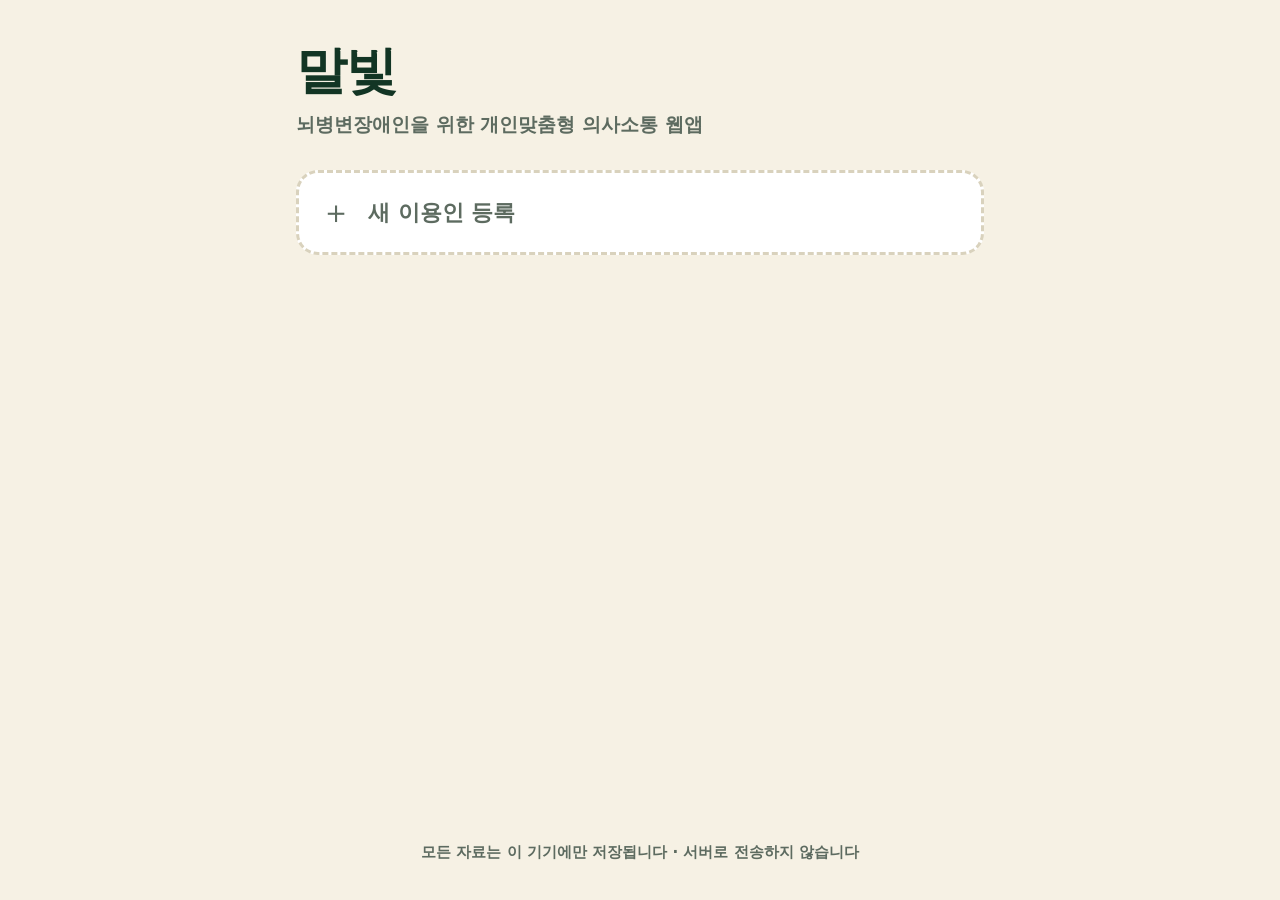
==== commit c5128764: "말빛 실배포판: AAC 웹앱 전체 구현" ====
--- a/index.html
+++ b/index.html
@@ -1,972 +1,85 @@
-<!DOCTYPE html>
+<!doctype html>
 <html lang="ko">
-<title>말빛</title>
-<meta charset="UTF-8">
-<meta name="viewport" content="width=device-width, initial-scale=1, viewport-fit=cover">
-<link rel="stylesheet" href="https://fonts.googleapis.com/css2?family=Gowun+Dodum&family=Noto+Sans+KR:wght@400;500;700;900&display=swap">
-<style>
-  /* ==========================================================
-     말빛 — 개인맞춤형 의사소통 AAC 웹앱 (시연판)
-     제안서 10의 1·2단계 범위만 구현. 모든 프로필·표현은 가상 예시.
-     원칙: 화면에는 표현 버튼만. 조작 버튼은 최소한으로.
-     ========================================================== */
-  :root{
-    --bg:#f6f5f0; --surface:#ffffff; --ink:#1c2420; --muted:#5c6660;
-    --line:#dde1db; --accent:#0f5132; --accent-ink:#ffffff; --accent-soft:#e6efe8;
-    --danger:#b3261e; --danger-ink:#ffffff; --danger-soft:#fbeae8;
-    --chip:#eef2ec; --focus:#ffb703; --shadow:0 1px 3px rgba(28,36,32,.08);
-    --bscale:1; --fscale:1; --cols:2;
-    --sans:'Noto Sans KR','Apple SD Gothic Neo','Malgun Gothic',sans-serif;
-    --disp:'Gowun Dodum','Noto Sans KR',sans-serif;
-  }
-  body.hc{
-    --bg:#000000; --surface:#141414; --ink:#ffffff; --muted:#d6d6d6;
-    --line:#5a5a5a; --accent:#ffd400; --accent-ink:#000000; --accent-soft:#2e2a12;
-    --danger:#ff7264; --danger-ink:#000000; --danger-soft:#3a100b;
-    --chip:#242424; --focus:#00e0ff; --shadow:none;
-  }
-  *{margin:0;padding:0;box-sizing:border-box;}
-  html{height:100%;}
-  body{
-    height:100%; background:var(--bg); color:var(--ink);
-    font-family:var(--sans); font-size:calc(16px * var(--fscale));
-    line-height:1.5; word-break:keep-all;
-    display:flex; flex-direction:column; overflow:hidden;
-  }
-  button{
-    font-family:inherit; font-size:inherit; color:inherit;
-    background:var(--surface); border:2px solid var(--line);
-    border-radius:14px; cursor:pointer; touch-action:manipulation;
-    -webkit-user-select:none; user-select:none;
-  }
-  button:focus-visible{outline:4px solid var(--focus); outline-offset:2px;}
-  .scan-hl{outline:5px solid var(--focus) !important; outline-offset:2px;}
-  @media (prefers-reduced-motion: reduce){
-    *,*::before,*::after{animation:none !important; transition:none !important;}
-  }
+<head>
+  <meta charset="utf-8" />
+  <meta name="viewport" content="width=device-width, initial-scale=1, viewport-fit=cover, user-scalable=no" />
+  <meta name="theme-color" content="#123524" />
+  <meta name="description" content="말빛 — 뇌병변장애인을 위한 개인맞춤형 의사소통(AAC) 웹앱. 큰 버튼을 한 번 눌러 의사를 문장과 음성으로 표현합니다." />
+  <meta name="apple-mobile-web-app-capable" content="yes" />
+  <meta name="apple-mobile-web-app-status-bar-style" content="black-translucent" />
+  <meta name="apple-mobile-web-app-title" content="말빛" />
+  <link rel="manifest" href="manifest.webmanifest" />
+  <link rel="icon" href="icons/icon.svg" type="image/svg+xml" />
+  <link rel="apple-touch-icon" href="icons/icon-192.png" />
+  <title>말빛 — 의사소통 도우미</title>
+  <link rel="stylesheet" href="css/app.css" />
+</head>
+<body>
+  <noscript>
+    <div style="padding:2rem;font-size:1.2rem;">말빛을 사용하려면 자바스크립트를 켜 주세요.</div>
+  </noscript>
 
-  /* ---------- 상단바 ---------- */
-  #topbar{
-    flex:0 0 auto; display:flex; align-items:center; gap:10px;
-    padding:10px 14px; background:var(--surface); border-bottom:2px solid var(--line);
-  }
-  #topbar .brand{
-    font-family:var(--disp); font-size:calc(20px * var(--fscale));
-    color:var(--accent); letter-spacing:.02em; display:flex; align-items:baseline; gap:8px;
-  }
-  #topbar .demo-tag{
-    font-size:calc(11px * var(--fscale)); font-weight:700; color:var(--muted);
-    border:1.5px solid var(--line); border-radius:99px; padding:1px 8px;
-  }
-  #setBtn{
-    margin-left:auto; font-weight:700; font-size:calc(14px * var(--fscale));
-    padding:7px 14px;
-  }
+  <div id="app">
+    <!-- 프로필 선택 · 생성 -->
+    <section id="screen-profiles" class="screen" hidden></section>
 
-  /* ---------- 탭 한 줄 ---------- */
-  #cats{
-    flex:0 0 auto; display:flex; gap:8px; padding:10px 14px;
-    background:var(--surface); border-bottom:2px solid var(--line);
-    overflow-x:auto; -webkit-overflow-scrolling:touch;
-  }
-  #cats button{
-    flex:1 0 auto; font-weight:900; font-size:calc(16px * var(--fscale) * var(--bscale));
-    padding:calc(10px*var(--bscale)) calc(16px*var(--bscale)); border-radius:99px;
-    white-space:nowrap;
-  }
-  #cats button[aria-selected="true"]{
-    background:var(--accent); border-color:var(--accent); color:var(--accent-ink);
-  }
+    <!-- 메인 표현판 -->
+    <section id="screen-main" class="screen" hidden>
+      <header class="app-header">
+        <div class="brand">
+          <span class="brand-name">말빛</span>
+          <button id="btn-profile" class="chip" type="button" aria-label="프로필 바꾸기"></button>
+        </div>
+        <button id="btn-settings" class="icon-btn" type="button" aria-label="설정 열기">⚙️ 설정</button>
+      </header>
+      <nav id="tabs" class="tabs" aria-label="표현판 선택"></nav>
+      <main id="board" class="board" aria-live="polite"></main>
+      <div class="emergency-bar">
+        <button id="btn-emergency" class="emergency-btn" type="button">🆘 도움 요청</button>
+      </div>
+    </section>
 
-  /* ---------- 방금 말한 문장 ---------- */
-  #spoken{
-    flex:0 0 auto; display:none; align-items:center; gap:10px;
-    margin:10px 14px 0; padding:10px 14px;
-    background:var(--accent-soft); border:2px solid var(--accent); border-radius:14px;
-  }
-  #spoken.show{display:flex;}
-  #spoken .sp-t{
-    flex:1; font-weight:900; font-size:calc(17px * var(--fscale)); line-height:1.4;
-  }
-  #spoken button{font-weight:700; font-size:calc(14px * var(--fscale)); padding:8px 12px; white-space:nowrap;}
+    <!-- 긴급 표현판 -->
+    <section id="screen-emergency" class="screen emergency-screen" hidden>
+      <header class="app-header">
+        <button id="btn-emergency-back" class="back-btn" type="button">← 표현으로 돌아가기</button>
+      </header>
+      <p class="emergency-note">이미 〈도와주세요〉 소리가 나갔습니다. 아래 버튼은 알림음과 함께 항상 최대 음량으로 나갑니다.</p>
+      <main id="emergency-board" class="board"></main>
+    </section>
 
-  /* ---------- 본문 ---------- */
-  #main{flex:1 1 auto; overflow-y:auto; padding:14px 14px 20px; -webkit-overflow-scrolling:touch;}
-  .view{display:none; max-width:860px; margin:0 auto;}
-  .view.active{display:block;}
-  .view-desc{color:var(--muted); font-size:calc(14px * var(--fscale)); margin-bottom:12px;}
-  .backrow{margin-bottom:14px;}
-  .backrow button{font-weight:900; font-size:calc(16px * var(--fscale)); padding:12px 18px;}
+    <!-- 상대방에게 보여주는 화면 -->
+    <section id="screen-display" class="screen display-screen" hidden>
+      <header class="display-header">
+        <span id="display-label" class="display-title">상대방에게 보여주는 화면</span>
+        <button id="btn-display-close" class="icon-btn" type="button" aria-label="닫기">✕ 닫기</button>
+      </header>
+      <div class="display-body">
+        <p id="display-text" class="display-text"></p>
+      </div>
+      <p class="display-guide">화면의 문장이 제 말입니다. 그대로 읽어 주세요.</p>
+      <div id="display-actions" class="display-actions"></div>
+    </section>
 
-  /* 표현 격자 */
-  .grid{
-    display:grid; grid-template-columns:repeat(var(--cols),1fr);
-    gap:calc(12px * var(--bscale));
-  }
-  .exp{
-    display:flex; flex-direction:column; align-items:center; justify-content:center; gap:6px;
-    min-height:calc(96px * var(--bscale)); padding:calc(14px*var(--bscale)) 8px;
-    font-weight:700; font-size:calc(19px * var(--fscale) * var(--bscale));
-    line-height:1.35; text-align:center; position:relative; overflow:hidden;
-    box-shadow:var(--shadow);
-  }
-  .exp .ico{font-size:calc(32px * var(--bscale)); line-height:1;}
-  .exp.danger{border-color:var(--danger); background:var(--danger-soft);}
-  body.noemoji .exp .ico{display:none;}
-  /* 누르기 유지(dwell) 진행 표시 */
-  .exp.dwelling::after{
-    content:""; position:absolute; left:0; bottom:0; height:7px; width:100%;
-    background:var(--accent); transform-origin:left;
-    transform:scaleX(0); animation:dwfill var(--dwms,800ms) linear forwards;
-  }
-  @keyframes dwfill{to{transform:scaleX(1);}}
+    <!-- 설정 -->
+    <section id="screen-settings" class="screen settings-screen" hidden></section>
 
-  /* ---------- 문장 만들기 ---------- */
-  #bSentence{
-    min-height:calc(58px * var(--bscale));
-    display:flex; flex-wrap:wrap; gap:8px; align-items:center;
-    background:var(--surface); border:2px solid var(--line); border-radius:14px;
-    padding:10px 12px; margin-bottom:10px;
-  }
-  #bSentence .empty{color:var(--muted); font-size:calc(14px * var(--fscale));}
-  .chipword{
-    background:var(--chip); border:2px solid var(--line); border-radius:12px;
-    padding:calc(7px*var(--bscale)) calc(13px*var(--bscale));
-    font-size:calc(18px * var(--fscale) * var(--bscale)); font-weight:700;
-  }
-  #bCtl{display:grid; grid-template-columns:1.4fr 1fr 1fr; gap:10px; margin-bottom:14px;}
-  #bCtl button{
-    min-height:calc(56px * var(--bscale)); font-weight:900;
-    font-size:calc(16px * var(--fscale) * var(--bscale));
-  }
-  #bSpeak{background:var(--accent); border-color:var(--accent); color:var(--accent-ink);}
-  .tabs{display:flex; flex-wrap:wrap; gap:8px; margin-bottom:12px;}
-  .tab{
-    font-weight:700; font-size:calc(15px * var(--fscale));
-    padding:calc(8px*var(--bscale)) calc(14px*var(--bscale)); border-radius:99px;
-  }
-  .tab[aria-selected="true"]{background:var(--accent); border-color:var(--accent); color:var(--accent-ink);}
+    <!-- 선택 후 확인 -->
+    <div id="confirm-modal" class="modal-backdrop" hidden>
+      <div class="modal" role="alertdialog" aria-modal="true" aria-labelledby="confirm-question">
+        <p id="confirm-question" class="confirm-question">이 문장이 맞습니까?</p>
+        <p id="confirm-text" class="confirm-text"></p>
+        <div class="confirm-actions">
+          <button id="btn-confirm-yes" class="confirm-yes" type="button" data-scan data-guard-key="confirm-yes">네, 말할게요</button>
+          <button id="btn-confirm-no" class="confirm-no" type="button" data-scan data-guard-key="confirm-no">아니요, 취소</button>
+        </div>
+      </div>
+    </div>
 
-  /* ---------- 하단: 도움 요청 하나만 ---------- */
-  #helpbar{
-    flex:0 0 auto; padding:10px 14px calc(10px + env(safe-area-inset-bottom));
-    background:var(--surface); border-top:2px solid var(--line);
-  }
-  #helpBtn{
-    width:100%; min-height:calc(58px * var(--bscale));
-    background:var(--danger); border-color:var(--danger); color:var(--danger-ink);
-    font-weight:900; font-size:calc(18px * var(--fscale) * var(--bscale));
-  }
-  #demoFoot{
-    flex:0 0 auto; text-align:center; font-size:calc(11px * var(--fscale));
-    color:var(--muted); background:var(--surface); padding:3px 8px 4px;
-  }
+    <!-- 짧은 알림 -->
+    <div id="toast" class="toast" hidden></div>
+  </div>
 
-  /* ---------- 상대방 화면 ---------- */
-  #partner{
-    display:none; position:fixed; inset:0; z-index:50; background:var(--bg);
-    flex-direction:column; padding:20px 18px calc(16px + env(safe-area-inset-bottom));
-  }
-  #partner.open{display:flex;}
-  #partner .p-head{
-    display:flex; justify-content:space-between; align-items:center; gap:10px;
-    color:var(--muted); font-weight:700; font-size:calc(14px * var(--fscale));
-  }
-  #partner.em .p-head .p-tag{color:var(--danger);}
-  #pText{
-    flex:1 1 auto; display:flex; align-items:center; justify-content:center;
-    text-align:center; font-weight:900; line-height:1.4;
-    font-size:clamp(30px, 9vw, 76px); padding:10px;
-  }
-  #partner.em #pText{color:var(--danger);}
-  #pGuide{
-    text-align:center; color:var(--muted); font-size:calc(15px * var(--fscale));
-    border-top:2px solid var(--line); padding-top:10px; margin-bottom:12px;
-  }
-  #partner .p-btns{display:grid; grid-template-columns:repeat(2,1fr); gap:10px;}
-  #partner .p-btns button{
-    min-height:calc(64px * var(--bscale)); font-weight:900;
-    font-size:calc(17px * var(--fscale) * var(--bscale));
-  }
-  #pReplay{background:var(--accent); border-color:var(--accent); color:var(--accent-ink);}
-
-  /* ---------- 확인 모달 ---------- */
-  #modal{
-    display:none; position:fixed; inset:0; z-index:60;
-    background:rgba(10,14,12,.55); align-items:center; justify-content:center; padding:18px;
-  }
-  #modal.open{display:flex;}
-  #modal .m-box{
-    background:var(--surface); border:3px solid var(--accent); border-radius:18px;
-    width:min(560px,100%); padding:22px 20px; text-align:center;
-  }
-  #modal.warn .m-box{border-color:var(--danger);}
-  #mTitle{font-size:calc(17px * var(--fscale)); font-weight:700; color:var(--muted); margin-bottom:10px;}
-  #mText{font-size:calc(26px * var(--fscale)); font-weight:900; line-height:1.45; margin-bottom:18px;}
-  #modal .m-btns{display:grid; grid-template-columns:1fr 1fr; gap:12px;}
-  #modal .m-btns button{min-height:calc(64px*var(--bscale)); font-weight:900; font-size:calc(18px * var(--fscale));}
-  #mOk{background:var(--accent); border-color:var(--accent); color:var(--accent-ink);}
-  #modal.warn #mOk{background:var(--danger); border-color:var(--danger); color:var(--danger-ink);}
-
-  /* ---------- 설정 ---------- */
-  .set-card{
-    background:var(--surface); border:2px solid var(--line); border-radius:14px;
-    padding:16px; margin-bottom:14px;
-  }
-  .set-card h3{
-    font-family:var(--disp); font-size:calc(17px * var(--fscale)); margin-bottom:4px;
-    color:var(--accent);
-  }
-  .set-card .h-desc{color:var(--muted); font-size:calc(13px * var(--fscale)); margin-bottom:12px;}
-  .set-row{display:flex; flex-wrap:wrap; align-items:center; gap:10px; margin-bottom:12px;}
-  .set-row:last-child{margin-bottom:0;}
-  .set-row label.rl{flex:0 0 128px; font-weight:700; font-size:calc(14px * var(--fscale));}
-  .seg{display:flex; flex-wrap:wrap; gap:6px;}
-  .seg button{font-weight:700; font-size:calc(14px * var(--fscale)); padding:8px 14px; border-radius:10px;}
-  .seg button[aria-pressed="true"]{background:var(--accent); border-color:var(--accent); color:var(--accent-ink);}
-  .profcard{
-    width:100%; text-align:left; padding:12px 14px; margin-bottom:8px;
-    display:flex; align-items:center; gap:12px;
-  }
-  .profcard .pc-ico{font-size:26px;}
-  .profcard .pc-name{font-weight:900; font-size:calc(16px * var(--fscale));}
-  .profcard .pc-desc{color:var(--muted); font-size:calc(13px * var(--fscale));}
-  .profcard[aria-pressed="true"]{border-color:var(--accent); background:var(--accent-soft);}
-  .profcard .pc-cur{margin-left:auto; font-weight:900; color:var(--accent); font-size:calc(13px * var(--fscale));}
-  input[type="text"]{
-    font-family:inherit; font-size:calc(15px * var(--fscale)); color:var(--ink);
-    background:var(--bg); border:2px solid var(--line); border-radius:10px; padding:10px 12px;
-  }
-  input[type="text"]:focus-visible{outline:4px solid var(--focus); outline-offset:1px;}
-  input[type="range"]{accent-color:var(--accent); min-width:150px;}
-  textarea{
-    width:100%; min-height:110px; font-family:inherit; color:var(--ink);
-    font-size:calc(12px * var(--fscale)); background:var(--bg);
-    border:2px solid var(--line); border-radius:10px; padding:10px;
-  }
-  .mini{font-weight:700; font-size:calc(14px * var(--fscale)); padding:9px 14px;}
-  .mini.danger{border-color:var(--danger); color:var(--danger); background:var(--danger-soft);}
-  .customrow{
-    display:flex; align-items:center; gap:10px; border-bottom:1px solid var(--line);
-    padding:8px 2px; font-size:calc(15px * var(--fscale));
-  }
-  .customrow:last-child{border-bottom:none;}
-  .customrow .cr-t{flex:1;}
-  .lockchips{display:flex; flex-wrap:wrap; gap:6px;}
-  .lockchip{
-    font-size:calc(13px * var(--fscale)); font-weight:700;
-    border:1.5px solid var(--line); border-radius:99px; padding:4px 10px;
-    background:var(--chip);
-  }
-
-  /* 토스트 */
-  #toast{
-    position:fixed; left:50%; bottom:110px; transform:translateX(-50%);
-    background:var(--ink); color:var(--bg); font-weight:700;
-    font-size:calc(14px * var(--fscale)); padding:10px 18px; border-radius:99px;
-    opacity:0; pointer-events:none; transition:opacity .25s; z-index:70;
-    max-width:90vw; text-align:center;
-  }
-  #toast.show{opacity:1;}
-</style>
-
-<header id="topbar">
-  <div class="brand">말빛 <span class="demo-tag">시연판</span></div>
-  <button id="setBtn">⚙️ 설정</button>
-</header>
-
-<nav id="cats" aria-label="표현 종류"></nav>
-
-<div id="spoken">
-  <span class="sp-t" role="status" aria-live="polite"></span>
-  <button id="spShow">👁️ 크게 보기</button>
-</div>
-
-<main id="main">
-  <!-- 표현판 -->
-  <section class="view" data-view="quick">
-    <div class="grid kgrid" id="quickGrid"></div>
-  </section>
-
-  <!-- 문장 만들기 -->
-  <section class="view" data-view="builder">
-    <div id="bSentence" aria-label="만드는 중인 문장"></div>
-    <div id="bCtl">
-      <button id="bSpeak">🔊 말하기</button>
-      <button id="bShow">👁️ 크게 보기</button>
-      <button id="bClear">🧹 지우기</button>
-    </div>
-    <div class="tabs" id="bankTabs" role="tablist"></div>
-    <div class="grid kgrid" id="bankGrid"></div>
-    <p class="view-desc" style="margin-top:12px;">단어를 누르면 문장에 붙고, 문장 속 단어를 누르면 빠집니다.</p>
-  </section>
-
-  <!-- 도움 요청 -->
-  <section class="view" data-view="help">
-    <div class="backrow"><button id="helpBack">← 표현으로 돌아가기</button></div>
-    <div class="grid kgrid" id="helpGrid"></div>
-  </section>
-
-  <!-- 설정 -->
-  <section class="view" data-view="settings">
-    <div class="backrow"><button id="setBack">← 표현으로 돌아가기</button></div>
-    <p class="view-desc">이용인마다 다르게 저장됩니다. 이 시연판은 제안서 10의 1·2단계 범위만 구현하며, 모든 프로필과 표현은 가상의 예시입니다.</p>
-    <div id="settingsBody"></div>
-  </section>
-</main>
-
-<footer id="helpbar">
-  <button id="helpBtn">🆘 도움 요청</button>
-</footer>
-<div id="demoFoot">시연판 · 모든 프로필과 표현은 가상의 예시입니다 · 개인정보를 입력하지 마세요</div>
-
-<!-- 상대방 화면 -->
-<div id="partner" role="dialog" aria-modal="true" aria-label="상대방에게 보여주는 화면">
-  <div class="p-head">
-    <span class="p-tag">상대방에게 보여주는 화면</span>
-    <button id="pClose" class="mini">✕ 닫기</button>
-  </div>
-  <div id="pText"></div>
-  <div id="pGuide"></div>
-  <div class="p-btns">
-    <button id="pReplay">🔊 다시 듣기</button>
-    <button id="pWait">⏳ 잠시 기다려주세요</button>
-    <button id="pYes">✅ 맞아요</button>
-    <button id="pEdit">✏️ 수정할게요</button>
-  </div>
-</div>
-
-<!-- 확인 모달 -->
-<div id="modal" role="dialog" aria-modal="true" aria-labelledby="mTitle">
-  <div class="m-box">
-    <div id="mTitle">이 문장이 맞습니까?</div>
-    <div id="mText"></div>
-    <div class="m-btns">
-      <button id="mOk">네, 말할게요</button>
-      <button id="mCancel">아니요, 취소</button>
-    </div>
-  </div>
-</div>
-
-<div id="toast" role="status" aria-live="polite"></div>
-
-<script>
-'use strict';
-/* =========================================================
-   데이터 — 표현판 (모두 가상 예시)
-   ========================================================= */
-// 특별한 이유 없이 삭제하거나 숨기지 않는 표현 (표현권 보장)
-const LOCKED = [
-  '아니요','싫어요','중단하고 싶어요','지금 중단해주세요','도와주세요',
-  '제가 직접 선택하겠습니다','혼자 있고 싶어요','잘못 이해하셨어요'
-];
-
-const BOARDS = [
-  {id:'basic', name:'기본', items:[
-    ['예','🙆'],['아니요','🙅'],['좋아요','😊'],['싫어요','😖'],
-    ['잘 모르겠어요','🤔'],['다시 말해주세요','🔁']
-  ]},
-  {id:'life', name:'생활', items:[
-    ['물 주세요','💧'],['식사하고 싶어요','🍚'],['화장실 가고 싶어요','🚻'],
-    ['쉬고 싶어요','🛋️'],['더워요','🥵'],['추워요','🥶']
-  ]},
-  {id:'act', name:'활동', items:[
-    ['참여하고 싶어요','🙋'],['오늘은 쉬고 싶어요','🙇'],['시작할게요','▶️'],
-    ['중단하고 싶어요','✋'],['천천히 해주세요','🐢'],['담당자를 불러주세요','📣']
-  ]},
-  {id:'mine', name:'내 표현', items:[]} // 프로필의 소개 문장 + 맞춤 표현
-];
-
-const HELP_ITEMS = [
-  ['도와주세요','🆘'],['아파요','🤕'],['숨이 차요','😮‍💨'],
-  ['어지러워요','💫'],['지금 중단해주세요','✋'],['담당자를 불러주세요','📣']
-];
-
-const BANK = [
-  {id:'who', name:'누가', items:[['저는','🙂'],['우리','👥'],['선생님이','🧑‍🏫']]},
-  {id:'when', name:'언제', items:[['지금','⏰'],['오늘','📅'],['이따가','🕒']]},
-  {id:'where', name:'어디', items:[
-    ['집에','🏠'],['화장실에','🚻'],['헬스장에','🏋️'],['프로그램실에','🎨']
-  ]},
-  {id:'act', name:'행동', items:[
-    ['가고 싶어요','➡️'],['하고 싶어요','✨'],['먹고 싶어요','🍚'],
-    ['쉬고 싶어요','🛋️'],['도와주세요','🆘'],['그만하고 싶어요','✋']
-  ]},
-  {id:'state', name:'마음', items:[
-    ['좋아요','😊'],['싫어요','😖'],['아파요','🤕'],['힘들어요','😥']
-  ]}
-];
-
-/* =========================================================
-   기본 프로필 (가상 예시)
-   ========================================================= */
-function defaultSettings(){
-  // 기본값은 '한 번 누르면 바로 말하기'. 확인 단계·자동 크게 보기는 필요한 이용인만 켠다.
-  return {cols:2, btnScale:1, fontScale:1, contrast:false, showEmoji:true,
-          confirm:false, bigAfter:false, dwellMs:0, scan:false, scanMs:1800, rate:1, volume:1};
-}
-function defaultProfiles(){
-  return [
-    { id:'a', icon:'🌷', name:'가상 이용인 A',
-      desc:'손떨림이 있어 아주 큰 버튼·고대비·확인단계·누르기 유지가 필요한 예시',
-      settings:Object.assign(defaultSettings(),
-        {btnScale:1.35, fontScale:1.15, contrast:true, confirm:true, bigAfter:true, dwellMs:600, rate:0.85}),
-      custom:[
-        {t:'서예 프로그램에 가고 싶어요', e:'🖌️'},
-        {t:'라디오를 켜 주세요', e:'📻'},
-        {t:'담요를 덮어 주세요', e:'🧣'}
-      ],
-      intro:[
-        '안녕하세요, 저는 가상 이용인 A입니다.',
-        '저는 화면의 버튼을 눌러 대화합니다.',
-        '손이 떨려서 누르는 데 시간이 걸립니다. 기다려 주세요.'
-      ],
-      guide:'버튼을 누르는 데 시간이 걸립니다. 문장을 확정할 때까지 기다려 주세요.' },
-    { id:'b', icon:'🌊', name:'가상 이용인 B',
-      desc:'직접 누르기가 어려워 키보드 스캔 방식으로 선택하는 예시',
-      settings:Object.assign(defaultSettings(), {scan:true, scanMs:1800}),
-      custom:[
-        {t:'음악 프로그램이 좋아요', e:'🎵'},
-        {t:'창가 자리에 앉고 싶어요', e:'🪟'}
-      ],
-      intro:[
-        '안녕하세요, 저는 가상 이용인 B입니다.',
-        '화면의 항목이 차례로 반짝이면, 제가 원하는 순간에 확인키를 누릅니다.'
-      ],
-      guide:'항목이 차례로 강조됩니다. 제가 확인키를 누를 때까지 기다려 주세요.' },
-    { id:'c', icon:'🌱', name:'가상 이용인 C',
-      desc:'기본 설정으로 직접 터치해 사용하는 예시',
-      settings:defaultSettings(),
-      custom:[{t:'바둑 프로그램에 참여하고 싶어요', e:'⚫'}],
-      intro:[
-        '안녕하세요, 저는 가상 이용인 C입니다.',
-        '저는 이 화면을 눌러서 이야기합니다.'
-      ],
-      guide:'화면의 문장이 제 말입니다. 그대로 읽어 주세요.' }
-  ];
-}
-
-/* =========================================================
-   상태
-   ========================================================= */
-const STORE_KEY = 'malbit-demo-v3';
-let state = load();
-let words = [];             // 문장 만들기의 단어들
-let curView = 'quick';      // quick | builder | help | settings
-let curCat = 'basic';
-let bankCat = 'who';
-let lastSpoken = '';
-let modalCb = null;
-
-function load(){
-  try{
-    const raw = localStorage.getItem(STORE_KEY);
-    if(raw){
-      const s = JSON.parse(raw);
-      if(s && Array.isArray(s.profiles) && s.profiles.length) return s;
-    }
-  }catch(e){ /* 저장소를 못 쓰는 환경에서는 메모리로만 동작 */ }
-  return {profiles:defaultProfiles(), cur:'c'};
-}
-function save(){
-  try{ localStorage.setItem(STORE_KEY, JSON.stringify(state)); }catch(e){}
-}
-function P(){ return state.profiles.find(p=>p.id===state.cur) || state.profiles[0]; }
-function S(){ return P().settings; }
-
-/* =========================================================
-   음성 출력 (TTS)
-   ========================================================= */
-let koVoice = null;
-function pickVoice(){
-  if(!('speechSynthesis' in window)) return;
-  const vs = speechSynthesis.getVoices();
-  koVoice = vs.find(v=>/^ko/i.test(v.lang)) || null;
-}
-if('speechSynthesis' in window){
-  pickVoice();
-  speechSynthesis.onvoiceschanged = pickVoice;
-}
-function speak(text){
-  if(!text) return;
-  if(!('speechSynthesis' in window)){ toast('이 기기에서는 음성 출력을 지원하지 않습니다'); return; }
-  speechSynthesis.cancel();
-  const u = new SpeechSynthesisUtterance(text);
-  u.lang = 'ko-KR';
-  if(koVoice) u.voice = koVoice;
-  u.rate = S().rate; u.volume = S().volume;
-  speechSynthesis.speak(u);
-}
-
-/* =========================================================
-   공용 UI 도우미
-   ========================================================= */
-const $ = sel => document.querySelector(sel);
-let toastTimer = null;
-function toast(msg){
-  const t = $('#toast'); t.textContent = msg; t.classList.add('show');
-  clearTimeout(toastTimer); toastTimer = setTimeout(()=>t.classList.remove('show'), 2200);
-}
-function el(tag, cls, html){
-  const n = document.createElement(tag);
-  if(cls) n.className = cls;
-  if(html !== undefined) n.innerHTML = html;
-  return n;
-}
-// 선택형 버튼(표현·단어): 누르기 유지/연속입력 방지/스캔의 대상
-function makeSelBtn(cls, html, act){
-  const b = el('button', cls, html);
-  b.dataset.sel = '1';
-  b._act = act;
-  return b;
-}
-function escapeHtml(s){
-  return String(s).replace(/[&<>"']/g, c=>({'&':'&amp;','<':'&lt;','>':'&gt;','"':'&quot;',"'":'&#39;'}[c]));
-}
-
-/* ---------- 활성화 경로: 클릭 / 누르기 유지 / 스캔 ---------- */
-function guardedAct(btn){
-  const now = Date.now();
-  if(btn._lastFire && now - btn._lastFire < 600) return; // 같은 버튼 연속입력 방지
-  btn._lastFire = now;
-  btn._act();
-}
-document.addEventListener('click', e=>{
-  const btn = e.target.closest('button');
-  if(!btn || !btn._act) return;
-  // 누르기 유지 모드에서는 포인터 클릭 대신 dwell 완료로만 실행
-  if(S().dwellMs > 0 && e.isTrusted && e.detail > 0) return;
-  guardedAct(btn);
-});
-/* 누르기 유지(dwell) */
-let dw = null;
-function dwCancel(){
-  if(!dw) return;
-  clearTimeout(dw.timer);
-  dw.btn.classList.remove('dwelling');
-  dw = null;
-}
-document.addEventListener('pointerdown', e=>{
-  const btn = e.target.closest('button[data-sel]');
-  if(!btn || !btn._act) return;
-  const ms = S().dwellMs;
-  if(!ms) return;
-  dwCancel();
-  btn.style.setProperty('--dwms', ms+'ms');
-  btn.classList.add('dwelling');
-  dw = {btn, timer:setTimeout(()=>{ btn.classList.remove('dwelling'); guardedAct(btn); dw=null; }, ms)};
-});
-['pointerup','pointercancel'].forEach(ev=>document.addEventListener(ev, dwCancel));
-document.addEventListener('pointerout', e=>{
-  if(dw && e.target === dw.btn && !dw.btn.contains(e.relatedTarget)) dwCancel();
-});
-
-/* ---------- 스캔 입력 ---------- */
-const scan = {list:[], i:-1, timer:null};
-function scanStop(){
-  clearInterval(scan.timer); scan.timer = null;
-  document.querySelectorAll('.scan-hl').forEach(n=>n.classList.remove('scan-hl'));
-  scan.list = []; scan.i = -1;
-}
-function scanRoot(){
-  if($('#modal').classList.contains('open')) return $('#modal');
-  if($('#partner').classList.contains('open')) return $('#partner');
-  return null;
-}
-function scanRefresh(){
-  scanStop();
-  if(!S().scan) return;
-  const root = scanRoot();
-  let btns;
-  if(root){
-    btns = [...root.querySelectorAll('button')];
-  }else{
-    btns = [...document.querySelectorAll(
-      '#main .view.active button, #cats button, #topbar button, #helpbar button, #spoken button')];
-  }
-  scan.list = btns.filter(b=>b.offsetParent !== null && !b.disabled);
-  if(!scan.list.length) return;
-  scan.timer = setInterval(scanTick, S().scanMs);
-  scanTick();
-}
-function scanTick(){
-  document.querySelectorAll('.scan-hl').forEach(n=>n.classList.remove('scan-hl'));
-  if(!scan.list.length) return;
-  scan.i = (scan.i + 1) % scan.list.length;
-  const b = scan.list[scan.i];
-  if(!b.isConnected || b.offsetParent === null){ scanRefresh(); return; }
-  b.classList.add('scan-hl');
-  b.scrollIntoView({block:'nearest'});
-}
-document.addEventListener('keydown', e=>{
-  if(S().scan && (e.key === ' ' || e.key === 'Enter')){
-    const b = scan.list[scan.i];
-    if(b){
-      e.preventDefault();
-      b.classList.remove('scan-hl');
-      b.click();
-      setTimeout(scanRefresh, 50);
-      return;
-    }
-  }
-  // 키보드 방향키: 격자 안에서 이동
-  const f = document.activeElement;
-  if(f && f.tagName === 'BUTTON' && f.closest('.kgrid') &&
-     ['ArrowRight','ArrowLeft','ArrowDown','ArrowUp'].includes(e.key)){
-    const grid = f.closest('.kgrid');
-    const btns = [...grid.querySelectorAll('button')];
-    const i = btns.indexOf(f);
-    const cols = S().cols;
-    let j = i;
-    if(e.key === 'ArrowRight') j = i + 1;
-    if(e.key === 'ArrowLeft')  j = i - 1;
-    if(e.key === 'ArrowDown')  j = i + cols;
-    if(e.key === 'ArrowUp')    j = i - cols;
-    if(j >= 0 && j < btns.length){ e.preventDefault(); btns[j].focus(); }
-  }
-});
-
-/* =========================================================
-   말하기 흐름: (확인) → 음성 → 필요할 때만 크게
-   ========================================================= */
-function openModal(text, cb, opts){
-  opts = opts || {};
-  $('#mTitle').textContent = opts.title || '이 문장이 맞습니까?';
-  $('#mText').textContent = text;
-  $('#mOk').textContent = opts.ok || '네, 말할게요';
-  $('#modal').classList.toggle('warn', !!opts.warn);
-  modalCb = cb;
-  $('#modal').classList.add('open');
-  $('#mOk').focus();
-  scanRefresh();
-}
-function closeModal(){
-  $('#modal').classList.remove('open'); modalCb = null; scanRefresh();
-}
-$('#mOk').addEventListener('click', ()=>{ const cb = modalCb; closeModal(); if(cb) cb(); });
-$('#mCancel').addEventListener('click', closeModal);
-
-function openPartner(text, emergency){
-  $('#pText').textContent = text;
-  $('#pGuide').textContent = P().guide || '';
-  $('#partner').classList.toggle('em', !!emergency);
-  $('#partner').classList.add('open');
-  scanRefresh();
-}
-function closePartner(){
-  $('#partner').classList.remove('open'); scanRefresh();
-}
-$('#pClose').addEventListener('click', closePartner);
-$('#pReplay').addEventListener('click', ()=>speak(lastSpoken));
-$('#pWait').addEventListener('click', ()=>speak('잠시 기다려주세요.'));
-$('#pYes').addEventListener('click', ()=>speak('맞아요. 제 말이 맞아요.'));
-$('#pEdit').addEventListener('click', ()=>{ speak('수정할게요.'); closePartner(); });
-
-function renderSpoken(){
-  const box = $('#spoken');
-  const showable = lastSpoken && (curView === 'quick' || curView === 'builder');
-  box.classList.toggle('show', !!showable);
-  if(showable) box.querySelector('.sp-t').textContent = '🗨️ ' + lastSpoken;
-}
-function speakOut(text, emergency){
-  lastSpoken = text;
-  speak(text);
-  renderSpoken();
-  if(emergency || S().bigAfter) openPartner(text, emergency);
-  scanRefresh();
-}
-// 표현 버튼: 원클릭 — 누르면 바로 출력 (확인 단계는 켠 경우에만)
-function selectExpression(text){
-  if(S().confirm) openModal(text, ()=>speakOut(text));
-  else speakOut(text);
-}
-// 긴급 표현: 항상 즉시 음성 + 상대방 화면
-function selectEmergency(text){
-  lastSpoken = text;
-  speak(text);
-  renderSpoken();
-  openPartner(text, true);
-}
-$('#spShow').addEventListener('click', ()=>{ if(lastSpoken) openPartner(lastSpoken, false); });
-
-/* =========================================================
-   화면 전환·렌더링
-   ========================================================= */
-function go(view){
-  curView = view;
-  document.querySelectorAll('.view').forEach(v=>v.classList.toggle('active', v.dataset.view === view));
-  const inBoard = view === 'quick' || view === 'builder';
-  $('#cats').style.display = inBoard ? 'flex' : 'none';
-  $('#helpbar').style.display = view === 'help' || view === 'settings' ? 'none' : 'block';
-  renderCats();
-  if(view === 'quick') renderQuick();
-  if(view === 'builder') renderBuilder();
-  if(view === 'help') renderHelp();
-  if(view === 'settings') renderSettings();
-  renderSpoken();
-  $('#main').scrollTop = 0;
-  scanRefresh();
-}
-function renderCats(){
-  const host = $('#cats'); host.innerHTML = '';
-  BOARDS.forEach(b=>{
-    const btn = el('button', null, escapeHtml(b.name));
-    btn.setAttribute('aria-selected', (curView === 'quick' && curCat === b.id) ? 'true' : 'false');
-    btn.addEventListener('click', ()=>{ curCat = b.id; go('quick'); });
-    host.appendChild(btn);
-  });
-  const bb = el('button', null, '🧩 문장');
-  bb.setAttribute('aria-selected', curView === 'builder' ? 'true' : 'false');
-  bb.addEventListener('click', ()=>go('builder'));
-  host.appendChild(bb);
-}
-function expBtn(text, emoji, act, extraCls){
-  return makeSelBtn('exp ' + (extraCls||''),
-    `<span class="ico">${emoji||'💬'}</span><span>${escapeHtml(text)}</span>`, act);
-}
-function renderQuick(){
-  const g = $('#quickGrid'); g.innerHTML = '';
-  const board = BOARDS.find(b=>b.id === curCat);
-  let items = board.items;
-  if(board.id === 'mine'){
-    items = P().intro.map(t=>[t,'💬']).concat(P().custom.map(c=>[c.t, c.e]));
-    if(!items.length){
-      g.appendChild(el('p','view-desc','아직 등록된 내 표현이 없습니다. 설정에서 추가할 수 있습니다.'));
-    }
-  }
-  items.forEach(([t,e])=>g.appendChild(expBtn(t, e, ()=>selectExpression(t))));
-  scanRefresh();
-}
-function renderHelp(){
-  const g = $('#helpGrid'); g.innerHTML = '';
-  HELP_ITEMS.forEach(([t,e])=>g.appendChild(expBtn(t, e, ()=>selectEmergency(t), 'danger')));
-  scanRefresh();
-}
-
-/* ---------- 문장 만들기 ---------- */
-function renderWords(){
-  const box = $('#bSentence'); box.innerHTML = '';
-  if(!words.length){
-    box.appendChild(el('span','empty','아래 단어를 눌러 문장을 만드세요'));
-  }else{
-    words.forEach((w,i)=>{
-      const c = el('button','chipword', escapeHtml(w));
-      c.title = '누르면 이 단어가 빠집니다';
-      c.addEventListener('click', ()=>{ words.splice(i,1); renderWords(); });
-      box.appendChild(c);
-    });
-  }
-  scanRefresh();
-}
-function renderBuilder(){
-  renderWords();
-  const host = $('#bankTabs'); host.innerHTML = '';
-  BANK.forEach(c=>{
-    const b = el('button','tab', escapeHtml(c.name));
-    b.setAttribute('role','tab');
-    b.setAttribute('aria-selected', c.id === bankCat ? 'true' : 'false');
-    b.addEventListener('click', ()=>{ bankCat = c.id; renderBuilder(); });
-    host.appendChild(b);
-  });
-  const g = $('#bankGrid'); g.innerHTML = '';
-  const cat = BANK.find(c=>c.id === bankCat);
-  cat.items.forEach(([t,e])=>g.appendChild(expBtn(t, e, ()=>{ words.push(t); renderWords(); })));
-  scanRefresh();
-}
-$('#bSpeak')._act = ()=>{
-  const t = words.join(' ');
-  if(!t){ toast('먼저 단어를 선택해 주세요'); return; }
-  if(S().confirm) openModal(t, ()=>speakOut(t));
-  else speakOut(t);
-};
-$('#bSpeak').dataset.sel = '1';
-$('#bShow').addEventListener('click', ()=>{
-  const t = words.join(' ') || lastSpoken;
-  if(!t){ toast('먼저 단어를 선택해 주세요'); return; }
-  openPartner(t, false);
-});
-$('#bClear').addEventListener('click', ()=>{ words = []; renderWords(); });
-
-/* ---------- 상단·하단 ---------- */
-$('#setBtn').addEventListener('click', ()=>go('settings'));
-$('#setBack').addEventListener('click', ()=>go('quick'));
-$('#helpBtn')._act = ()=>go('help');
-$('#helpBtn').dataset.sel = '1';
-$('#helpBack').addEventListener('click', ()=>go('quick'));
-
-/* =========================================================
-   설정 화면
-   ========================================================= */
-function applySettings(){
-  const s = S();
-  const r = document.documentElement.style;
-  r.setProperty('--cols', s.cols);
-  r.setProperty('--bscale', s.btnScale);
-  r.setProperty('--fscale', s.fontScale);
-  document.body.classList.toggle('hc', !!s.contrast);
-  document.body.classList.toggle('noemoji', !s.showEmoji);
-  scanRefresh();
-}
-function seg(host, options, isOn, onPick){
-  const wrap = el('div','seg');
-  options.forEach(([label, val])=>{
-    const b = el('button', null, escapeHtml(label));
-    b.setAttribute('aria-pressed', isOn(val) ? 'true' : 'false');
-    b.addEventListener('click', ()=>{ onPick(val); save(); applySettings(); renderSettings(); });
-    wrap.appendChild(b);
-  });
-  host.appendChild(wrap);
-  return wrap;
-}
-function row(card, labelText){
-  const r = el('div','set-row');
-  const l = el('label','rl', escapeHtml(labelText));
-  r.appendChild(l); card.appendChild(r);
-  return r;
-}
-function renderSettings(){
-  const host = $('#settingsBody'); host.innerHTML = '';
-  const s = S();
-
-  /* 1. 프로필 */
-  const c1 = el('div','set-card');
-  c1.appendChild(el('h3',null,'프로필 (가상 이용인)'));
-  c1.appendChild(el('div','h-desc','시연판에는 실제 이용인 계정이 없습니다. 서로 다른 필요를 가진 가상 예시만 제공합니다.'));
-  state.profiles.forEach(p=>{
-    const b = el('button','profcard',
-      `<span class="pc-ico">${p.icon}</span><span><span class="pc-name">${escapeHtml(p.name)}</span><br><span class="pc-desc">${escapeHtml(p.desc)}</span></span>` +
-      (p.id === state.cur ? '<span class="pc-cur">✓ 사용 중</span>' : ''));
-    b.setAttribute('aria-pressed', p.id === state.cur ? 'true' : 'false');
-    b.addEventListener('click', ()=>{
-      state.cur = p.id; save(); applySettings(); renderSettings();
-      toast(p.name + ' 프로필로 바꿨습니다');
-    });
-    c1.appendChild(b);
-  });
-  host.appendChild(c1);
-
-  /* 2. 표현 관리 */
-  const c2 = el('div','set-card');
-  c2.appendChild(el('h3',null,'표현 관리 — 내 표현'));
-  c2.appendChild(el('div','h-desc','이 프로필의 〈내 표현〉에 표시됩니다. 가상의 예시 표현만 넣어 주세요.'));
-  const form = el('div','set-row');
-  const inT = el('input'); inT.type='text'; inT.placeholder='표현 문장 (예: 산책하러 가고 싶어요)'; inT.style.flex='1'; inT.style.minWidth='180px';
-  const inE = el('input'); inE.type='text'; inE.placeholder='그림(이모지)'; inE.style.width='110px';
-  const addB = el('button','mini','＋ 추가');
-  addB.addEventListener('click', ()=>{
-    const t = inT.value.trim();
-    if(!t){ toast('표현 문장을 입력해 주세요'); return; }
-    P().custom.push({t, e:(inE.value.trim() || '💬')});
-    save(); renderSettings(); toast('표현을 추가했습니다');
-  });
-  form.append(inT, inE, addB);
-  c2.appendChild(form);
-  const list = el('div');
-  if(!P().custom.length) list.appendChild(el('div','h-desc','등록된 내 표현이 없습니다.'));
-  P().custom.forEach((cx,i)=>{
-    const r = el('div','customrow',
-      `<span>${cx.e}</span><span class="cr-t">${escapeHtml(cx.t)}</span>`);
-    const d = el('button','mini danger','삭제');
-    d.addEventListener('click', ()=>{
-      openModal(`〈${cx.t}〉 표현을 삭제할까요?`, ()=>{
-        P().custom.splice(i,1); save(); renderSettings(); toast('삭제했습니다');
-      }, {title:'표현 삭제', ok:'네, 삭제할게요', warn:true});
-    });
-    r.appendChild(d); list.appendChild(r);
-  });
-  c2.appendChild(list);
-  const lockNote = el('div','h-desc');
-  lockNote.style.marginTop = '12px';
-  lockNote.textContent = '다음 표현은 표현권 보장을 위해 특별한 이유 없이 삭제하거나 숨기지 않습니다.';
-  c2.appendChild(lockNote);
-  const lc = el('div','lockchips');
-  LOCKED.forEach(t=>lc.appendChild(el('span','lockchip','🔒 ' + escapeHtml(t))));
-  c2.appendChild(lc);
-  host.appendChild(c2);
-
-  /* 3. 화면 */
-  const c3 = el('div','set-card');
-  c3.appendChild(el('h3',null,'화면'));
-  seg(row(c3,'한 줄의 버튼 수'), [['2개',2],['3개',3]], v=>s.cols===v, v=>{s.cols=v;});
-  seg(row(c3,'버튼 크기'), [['보통',1],['크게',1.2],['아주 크게',1.4]], v=>s.btnScale===v, v=>{s.btnScale=v;});
-  seg(row(c3,'글자 크기'), [['보통',1],['크게',1.15],['아주 크게',1.3]], v=>s.fontScale===v, v=>{s.fontScale=v;});
-  seg(row(c3,'고대비 화면'), [['끔',false],['켬',true]], v=>s.contrast===v, v=>{s.contrast=v;});
-  seg(row(c3,'그림(이모지) 표시'), [['글자만',false],['그림+글자',true]], v=>s.showEmoji===v, v=>{s.showEmoji=v;});
-  host.appendChild(c3);
-
-  /* 4. 입력·확인 */
-  const c4 = el('div','set-card');
-  c4.appendChild(el('h3',null,'입력과 확인'));
-  c4.appendChild(el('div','h-desc','오선택을 예방합니다. 모든 확인을 강제하면 느려질 수 있어 이용인별로 조정합니다.'));
-  seg(row(c4,'선택 후 확인'), [['끔 (한 번에 말하기)',false],['켬',true]], v=>s.confirm===v, v=>{s.confirm=v;});
-  seg(row(c4,'말한 뒤 크게 보기'), [['끔',false],['켬 (자동으로 상대방 화면)',true]], v=>s.bigAfter===v, v=>{s.bigAfter=v;});
-  seg(row(c4,'누르기 유지시간'), [['없음',0],['0.4초',400],['0.6초',600],['1초',1000]], v=>s.dwellMs===v, v=>{s.dwellMs=v;});
-  seg(row(c4,'스캔 방식'), [['끔',false],['켬',true]], v=>s.scan===v, v=>{s.scan=v;});
-  seg(row(c4,'스캔 속도'), [['느리게',2400],['보통',1800],['빠르게',1200]], v=>s.scanMs===v, v=>{s.scanMs=v;});
-  const scanNote = el('div','h-desc');
-  scanNote.style.marginTop='6px';
-  scanNote.textContent = '스캔 방식: 항목이 차례로 강조되며, 원하는 순간 스페이스 키나 엔터 키를 누르면 선택됩니다. (시선입력기·외부 스위치 연동은 시연판 범위 밖 — 키보드로 원리만 시연)';
-  c4.appendChild(scanNote);
-  host.appendChild(c4);
-
-  /* 5. 음성 */
-  const c5 = el('div','set-card');
-  c5.appendChild(el('h3',null,'음성'));
-  const r5a = row(c5,'말 빠르기');
-  const rate = el('input'); rate.type='range'; rate.min='0.5'; rate.max='1.4'; rate.step='0.05'; rate.value=s.rate;
-  const rateV = el('span',null, s.rate.toFixed(2));
-  rate.addEventListener('input', ()=>{ s.rate = parseFloat(rate.value); rateV.textContent = s.rate.toFixed(2); save(); });
-  r5a.append(rate, rateV);
-  const r5b = row(c5,'음량');
-  const vol = el('input'); vol.type='range'; vol.min='0.2'; vol.max='1'; vol.step='0.05'; vol.value=s.volume;
-  const volV = el('span',null, Math.round(s.volume*100)+'%');
-  vol.addEventListener('input', ()=>{ s.volume = parseFloat(vol.value); volV.textContent = Math.round(s.volume*100)+'%'; save(); });
-  r5b.append(vol, volV);
-  const prev = el('button','mini','🔊 미리 듣기');
-  prev.addEventListener('click', ()=>speak('안녕하세요. 지금 목소리는 이렇게 들립니다.'));
-  row(c5,'확인').appendChild(prev);
-  host.appendChild(c5);
-
-  /* 6. 데이터 */
-  const c6 = el('div','set-card');
-  c6.appendChild(el('h3',null,'데이터'));
-  c6.appendChild(el('div','h-desc','설정과 표현을 파일 없이 글자로 내보내고 가져옵니다. 이 시연판의 자료는 이 기기에만 저장됩니다.'));
-  const ta = el('textarea'); ta.placeholder = '〈내보내기〉를 누르면 여기에 설정 내용이 나타납니다. 가져올 때는 여기에 붙여 넣고 〈가져오기〉를 누르세요.';
-  c6.appendChild(ta);
-  const r6 = el('div','set-row'); r6.style.marginTop = '10px';
-  const exB = el('button','mini','📤 내보내기');
-  exB.addEventListener('click', ()=>{ ta.value = JSON.stringify(state, null, 1); ta.select(); toast('아래 내용을 복사해 보관하세요'); });
-  const imB = el('button','mini','📥 가져오기');
-  imB.addEventListener('click', ()=>{
-    try{
-      const v = JSON.parse(ta.value);
-      if(!v || !Array.isArray(v.profiles) || !v.profiles.length) throw 0;
-      state = v;
-      if(!state.profiles.find(p=>p.id===state.cur)) state.cur = state.profiles[0].id;
-      save(); applySettings(); renderSettings(); toast('설정을 가져왔습니다');
-    }catch(e){ toast('가져올 수 없는 내용입니다'); }
-  });
-  const rsB = el('button','mini danger','🗑️ 모든 개인설정 삭제');
-  rsB.addEventListener('click', ()=>{
-    openModal('저장된 모든 프로필·표현·설정을 지우고 처음 상태로 되돌릴까요?', ()=>{
-      try{ localStorage.removeItem(STORE_KEY); }catch(e){}
-      state = {profiles:defaultProfiles(), cur:'c'};
-      words = []; lastSpoken = '';
-      save(); applySettings(); renderSpoken(); renderSettings();
-      toast('처음 상태로 되돌렸습니다');
-    }, {title:'모든 개인설정 삭제', ok:'네, 모두 삭제할게요', warn:true});
-  });
-  r6.append(exB, imB, rsB);
-  c6.appendChild(r6);
-  host.appendChild(c6);
-
-  scanRefresh();
-}
-
-/* =========================================================
-   시작
-   ========================================================= */
-applySettings();
-go('quick');
-</script>
+  <script type="module" src="js/app.js"></script>
+</body>
 </html>
--- a/css/app.css
+++ b/css/app.css
@@ -0,0 +1,772 @@
+/* 말빛 — 실사용 배포판 스타일
+   원칙: 크게, 명확하게, 누른 것이 확실히 보이게. */
+
+:root {
+  --font-scale: 1;
+  --per-row: 2;
+
+  --bg: #f6f1e4;
+  --surface: #ffffff;
+  --surface-press: #e7f0e6;
+  --ink: #17281e;
+  --muted: #5d6b60;
+  --brand: #123524;
+  --brand-soft: #e3ecdf;
+  --accent: #1c6b3c;
+  --line: #d9d2bd;
+  --danger: #b3261e;
+  --danger-deep: #8f1d17;
+  --danger-bg: #fdecea;
+  --focus: #f5a300;
+
+  --radius: 22px;
+  --tile-min: 8.5rem;
+}
+
+/* 고대비 — 검정 바탕, 노랑 강조 */
+body.high-contrast {
+  --bg: #000000;
+  --surface: #101010;
+  --surface-press: #3a3000;
+  --ink: #ffffff;
+  --muted: #e8e8e8;
+  --brand: #ffd400;
+  --brand-soft: #262000;
+  --accent: #ffd400;
+  --line: #888888;
+  --danger: #ff6b5e;
+  --danger-deep: #ff3b2e;
+  --danger-bg: #2a0705;
+  --focus: #00e0ff;
+}
+
+* { margin: 0; padding: 0; box-sizing: border-box; }
+
+[hidden] { display: none !important; }
+
+html { font-size: calc(16px * var(--font-scale)); }
+
+body {
+  font-family: 'Apple SD Gothic Neo', 'Pretendard', 'Noto Sans KR', 'Malgun Gothic', system-ui, sans-serif;
+  background: var(--bg);
+  color: var(--ink);
+  height: 100dvh;
+  overflow: hidden;
+  -webkit-tap-highlight-color: transparent;
+  touch-action: manipulation;
+  user-select: none;
+  -webkit-user-select: none;
+}
+
+button { font-family: inherit; color: inherit; }
+
+#app, .screen { height: 100dvh; }
+
+.screen {
+  display: flex;
+  flex-direction: column;
+  padding: max(0.8rem, env(safe-area-inset-top)) 1rem max(0.8rem, env(safe-area-inset-bottom));
+  gap: 0.8rem;
+  max-width: 1100px;
+  margin: 0 auto;
+  width: 100%;
+}
+
+.screen[hidden] { display: none; }
+
+/* ── 헤더 ─────────────────────────────────────────── */
+.app-header {
+  display: flex;
+  align-items: center;
+  justify-content: space-between;
+  gap: 0.8rem;
+  flex: none;
+}
+
+.brand { display: flex; align-items: center; gap: 0.7rem; min-width: 0; }
+
+.brand-name {
+  font-size: 1.55rem;
+  font-weight: 900;
+  color: var(--brand);
+  letter-spacing: -0.02em;
+}
+
+body.high-contrast .brand-name { color: var(--brand); }
+
+.chip {
+  border: 2px solid var(--line);
+  background: var(--surface);
+  border-radius: 999px;
+  padding: 0.45rem 1rem;
+  font-size: 1.05rem;
+  font-weight: 700;
+  cursor: pointer;
+  white-space: nowrap;
+  overflow: hidden;
+  text-overflow: ellipsis;
+  max-width: 40vw;
+}
+
+.icon-btn {
+  border: 2px solid var(--line);
+  background: var(--surface);
+  border-radius: 14px;
+  padding: 0.6rem 1.1rem;
+  font-size: 1.05rem;
+  font-weight: 700;
+  cursor: pointer;
+}
+
+.chip:active, .icon-btn:active { background: var(--surface-press); transform: scale(0.96); }
+
+.back-btn {
+  border: 2px solid var(--line);
+  background: var(--surface);
+  border-radius: 14px;
+  padding: 0.7rem 1.2rem;
+  font-size: 1.15rem;
+  font-weight: 800;
+  cursor: pointer;
+}
+.back-btn:active { background: var(--surface-press); transform: scale(0.97); }
+
+/* ── 탭 ───────────────────────────────────────────── */
+.tabs {
+  display: grid;
+  grid-template-columns: repeat(5, 1fr);
+  gap: 0.5rem;
+  flex: none;
+}
+
+.tab {
+  border: 2.5px solid var(--line);
+  background: var(--surface);
+  border-radius: 999px;
+  padding: 0.85rem 0.4rem;
+  font-size: 1.18rem;
+  font-weight: 800;
+  cursor: pointer;
+  transition: transform 0.06s ease;
+  white-space: nowrap;
+  overflow: hidden;
+}
+
+.tab.active {
+  background: var(--brand);
+  border-color: var(--brand);
+  color: #fff;
+}
+
+body.high-contrast .tab.active { color: #000; }
+
+.tab:active { transform: scale(0.95); }
+
+/* ── 표현판 ───────────────────────────────────────── */
+.board {
+  flex: 1;
+  min-height: 0;
+  overflow-y: auto;
+  display: flex;
+  flex-direction: column;
+}
+
+.tile-grid {
+  display: grid;
+  grid-template-columns: repeat(var(--per-row), minmax(0, 1fr));
+  grid-auto-rows: minmax(var(--tile-min), 1fr);
+  gap: 0.9rem;
+  flex: 1;
+}
+
+.tile {
+  position: relative;
+  display: flex;
+  flex-direction: column;
+  align-items: center;
+  justify-content: center;
+  gap: 0.55rem;
+  border: 3px solid var(--line);
+  background: var(--surface);
+  border-radius: var(--radius);
+  cursor: pointer;
+  padding: 0.9rem;
+  box-shadow: 0 3px 0 rgba(0, 0, 0, 0.08);
+  transition: transform 0.07s ease, background 0.07s ease, border-color 0.07s ease;
+  overflow: hidden;
+}
+
+.tile-emoji { font-size: 3.2rem; line-height: 1; }
+
+.tile-text {
+  font-size: 1.75rem;
+  font-weight: 900;
+  text-align: center;
+  line-height: 1.25;
+  word-break: keep-all;
+}
+
+.tile:active {
+  transform: scale(0.95);
+  background: var(--surface-press);
+  border-color: var(--accent);
+  box-shadow: 0 1px 0 rgba(0, 0, 0, 0.08);
+}
+
+body.hide-emoji .tile-emoji { display: none; }
+
+/* 누르기 유지 진행 표시 */
+.tile.holding, .display-action.holding, .emergency-btn.holding {
+  border-color: var(--accent);
+}
+.tile.holding::after,
+.display-action.holding::after,
+.emergency-btn.holding::after {
+  content: '';
+  position: absolute;
+  left: 0; bottom: 0;
+  height: 0.6rem;
+  width: 0;
+  background: var(--accent);
+  animation: holdfill var(--hold-ms, 600ms) linear forwards;
+}
+@keyframes holdfill { from { width: 0; } to { width: 100%; } }
+
+/* 긴급 타일 */
+.tile-emergency {
+  border-color: var(--danger);
+  background: var(--danger-bg);
+}
+.tile-emergency .tile-text { color: var(--danger-deep); }
+.tile-emergency:active { background: var(--danger-bg); border-color: var(--danger-deep); }
+
+/* ── 도움 요청 바 ─────────────────────────────────── */
+.emergency-bar { flex: none; position: relative; }
+
+.emergency-btn {
+  position: relative;
+  width: 100%;
+  border: 3px solid var(--danger-deep);
+  background: var(--danger);
+  color: #fff;
+  font-size: 1.6rem;
+  font-weight: 900;
+  border-radius: var(--radius);
+  padding: 1.1rem;
+  cursor: pointer;
+  box-shadow: 0 3px 0 rgba(0, 0, 0, 0.2);
+  overflow: hidden;
+}
+.emergency-btn:active { transform: scale(0.97); }
+
+body.high-contrast .emergency-btn { color: #000; font-weight: 900; }
+
+.emergency-screen .emergency-note {
+  flex: none;
+  background: var(--danger-bg);
+  color: var(--danger-deep);
+  border: 2px solid var(--danger);
+  border-radius: 14px;
+  padding: 0.8rem 1rem;
+  font-size: 1.1rem;
+  font-weight: 700;
+  line-height: 1.45;
+}
+
+/* ── 문장 만들기 ──────────────────────────────────── */
+.sentence-builder {
+  display: flex;
+  flex-direction: column;
+  gap: 0.8rem;
+  flex: 1;
+  min-height: 0;
+}
+
+.sentence-line {
+  flex: none;
+  min-height: 4.6rem;
+  border: 3px dashed var(--line);
+  background: var(--surface);
+  border-radius: var(--radius);
+  padding: 0.7rem;
+  display: flex;
+  flex-wrap: wrap;
+  gap: 0.5rem;
+  align-items: center;
+}
+
+.sentence-hint { color: var(--muted); font-size: 1.15rem; font-weight: 600; padding-left: 0.4rem; }
+
+.word-chip {
+  border: 2.5px solid var(--brand);
+  background: var(--brand-soft);
+  color: var(--ink);
+  border-radius: 999px;
+  padding: 0.55rem 1rem;
+  font-size: 1.3rem;
+  font-weight: 800;
+  cursor: pointer;
+}
+.word-chip:active { transform: scale(0.94); background: var(--surface-press); }
+
+.sentence-actions {
+  flex: none;
+  display: grid;
+  grid-template-columns: 1.4fr 1fr 1fr;
+  gap: 0.6rem;
+}
+
+.sentence-action {
+  border: 3px solid var(--line);
+  background: var(--surface);
+  border-radius: 16px;
+  padding: 0.95rem 0.5rem;
+  font-size: 1.25rem;
+  font-weight: 900;
+  cursor: pointer;
+  position: relative;
+  overflow: hidden;
+}
+.sentence-action.speak-btn {
+  background: var(--brand);
+  border-color: var(--brand);
+  color: #fff;
+}
+body.high-contrast .sentence-action.speak-btn { color: #000; }
+.sentence-action:active { transform: scale(0.96); }
+
+.category-chips {
+  flex: none;
+  display: flex;
+  gap: 0.5rem;
+  flex-wrap: wrap;
+}
+
+.category-chip {
+  border: 2.5px solid var(--line);
+  background: var(--surface);
+  border-radius: 999px;
+  padding: 0.6rem 1.2rem;
+  font-size: 1.15rem;
+  font-weight: 800;
+  cursor: pointer;
+}
+.category-chip.active {
+  background: var(--brand);
+  border-color: var(--brand);
+  color: #fff;
+}
+body.high-contrast .category-chip.active { color: #000; }
+
+.word-grid { --tile-min: 6.5rem; }
+.word-grid .tile-emoji { font-size: 2.4rem; }
+.word-grid .tile-text { font-size: 1.45rem; }
+
+/* ── 상대방에게 보여주는 화면 ─────────────────────── */
+.display-screen { background: var(--bg); }
+
+.display-header {
+  display: flex;
+  justify-content: space-between;
+  align-items: center;
+  flex: none;
+}
+
+.display-title { font-size: 1.05rem; font-weight: 800; color: var(--muted); }
+
+.emergency-display .display-title { color: var(--danger-deep); }
+
+.display-body {
+  flex: 1;
+  min-height: 0;
+  display: flex;
+  align-items: center;
+  justify-content: center;
+  overflow-y: auto;
+}
+
+.display-text {
+  font-size: clamp(2.6rem, 9vw, 5.5rem);
+  font-weight: 900;
+  text-align: center;
+  line-height: 1.3;
+  word-break: keep-all;
+  padding: 1rem;
+}
+
+.emergency-display .display-text { color: var(--danger-deep); }
+
+.display-guide {
+  flex: none;
+  text-align: center;
+  color: var(--muted);
+  font-size: 1.1rem;
+  font-weight: 700;
+  border-top: 2px solid var(--line);
+  padding-top: 0.7rem;
+}
+
+.display-actions {
+  flex: none;
+  display: grid;
+  grid-template-columns: 1fr 1fr;
+  gap: 0.7rem;
+}
+
+.display-action {
+  position: relative;
+  border: 3px solid var(--line);
+  background: var(--surface);
+  border-radius: 18px;
+  padding: 1.1rem 0.6rem;
+  font-size: 1.35rem;
+  font-weight: 900;
+  cursor: pointer;
+  overflow: hidden;
+}
+.display-action.primary {
+  background: var(--brand);
+  border-color: var(--brand);
+  color: #fff;
+}
+body.high-contrast .display-action.primary { color: #000; }
+.display-action:active { transform: scale(0.96); }
+
+/* ── 선택 후 확인 ─────────────────────────────────── */
+.modal-backdrop {
+  position: fixed;
+  inset: 0;
+  background: rgba(10, 20, 14, 0.55);
+  display: flex;
+  align-items: center;
+  justify-content: center;
+  padding: 1.2rem;
+  z-index: 50;
+}
+.modal-backdrop[hidden] { display: none; }
+
+.modal {
+  background: var(--surface);
+  border: 3px solid var(--brand);
+  border-radius: var(--radius);
+  padding: 1.6rem;
+  width: min(40rem, 100%);
+  text-align: center;
+}
+
+.confirm-question { font-size: 1.3rem; font-weight: 700; color: var(--muted); }
+
+.confirm-text {
+  font-size: 2.1rem;
+  font-weight: 900;
+  margin: 1rem 0 1.4rem;
+  line-height: 1.35;
+  word-break: keep-all;
+}
+
+.confirm-actions { display: grid; grid-template-columns: 1.3fr 1fr; gap: 0.7rem; }
+
+.confirm-yes {
+  border: 3px solid var(--brand);
+  background: var(--brand);
+  color: #fff;
+  border-radius: 16px;
+  padding: 1.1rem;
+  font-size: 1.4rem;
+  font-weight: 900;
+  cursor: pointer;
+}
+body.high-contrast .confirm-yes { color: #000; }
+
+.confirm-no {
+  border: 3px solid var(--line);
+  background: var(--surface);
+  border-radius: 16px;
+  padding: 1.1rem;
+  font-size: 1.4rem;
+  font-weight: 900;
+  cursor: pointer;
+}
+.confirm-yes:active, .confirm-no:active { transform: scale(0.96); }
+
+/* ── 스캔 강조 ────────────────────────────────────── */
+.scan-focus {
+  outline: 6px solid var(--focus) !important;
+  outline-offset: 2px;
+  box-shadow: 0 0 0 10px color-mix(in srgb, var(--focus) 30%, transparent) !important;
+  z-index: 1;
+}
+
+/* ── 프로필 화면 ──────────────────────────────────── */
+.profiles-wrap {
+  flex: 1;
+  overflow-y: auto;
+  display: flex;
+  flex-direction: column;
+  gap: 1rem;
+  padding: 1.5rem 0.5rem;
+  max-width: 44rem;
+  margin: 0 auto;
+  width: 100%;
+}
+
+.profiles-logo {
+  font-size: 3.2rem;
+  font-weight: 900;
+  color: var(--brand);
+  letter-spacing: -0.02em;
+}
+
+.profiles-sub { font-size: 1.2rem; color: var(--muted); font-weight: 600; margin-top: -0.6rem; }
+
+.profile-list { display: flex; flex-direction: column; gap: 0.7rem; margin-top: 1rem; }
+
+.profile-card {
+  display: flex;
+  align-items: center;
+  gap: 1rem;
+  border: 3px solid var(--line);
+  background: var(--surface);
+  border-radius: var(--radius);
+  padding: 1.1rem 1.3rem;
+  font-size: 1.4rem;
+  cursor: pointer;
+  text-align: left;
+}
+.profile-card:active { transform: scale(0.98); background: var(--surface-press); }
+
+.profile-avatar { font-size: 2rem; }
+.profile-name { font-weight: 900; flex: 1; }
+.profile-enter { color: var(--accent); font-weight: 800; font-size: 1.1rem; }
+.profile-add { border-style: dashed; color: var(--muted); }
+
+.profile-new {
+  border: 3px solid var(--brand);
+  border-radius: var(--radius);
+  background: var(--surface);
+  padding: 1.3rem;
+  display: flex;
+  flex-direction: column;
+  gap: 0.6rem;
+}
+
+.profile-new-title { font-size: 1.4rem; font-weight: 900; margin-bottom: 0.4rem; }
+
+.field-label { font-size: 1.05rem; font-weight: 700; color: var(--muted); }
+
+.text-input {
+  border: 2.5px solid var(--line);
+  border-radius: 14px;
+  background: var(--bg);
+  color: var(--ink);
+  padding: 0.85rem 1rem;
+  font-size: 1.25rem;
+  font-weight: 700;
+  font-family: inherit;
+  width: 100%;
+}
+.text-input:focus { outline: 3px solid var(--accent); border-color: var(--accent); }
+
+.select-input {
+  border: 2.5px solid var(--line);
+  border-radius: 14px;
+  background: var(--surface);
+  color: var(--ink);
+  padding: 0.8rem 1rem;
+  font-size: 1.1rem;
+  font-weight: 700;
+  font-family: inherit;
+  width: 100%;
+}
+
+.preset-list { display: flex; flex-direction: column; gap: 0.6rem; }
+
+.preset-card {
+  display: grid;
+  grid-template-columns: auto 1fr;
+  grid-template-rows: auto auto;
+  column-gap: 0.9rem;
+  align-items: center;
+  border: 3px solid var(--line);
+  background: var(--surface);
+  border-radius: 18px;
+  padding: 1rem 1.1rem;
+  cursor: pointer;
+  text-align: left;
+}
+.preset-card:active { background: var(--surface-press); border-color: var(--accent); }
+
+.preset-emoji { grid-row: span 2; font-size: 2.2rem; }
+.preset-label { font-size: 1.25rem; font-weight: 900; }
+.preset-desc { font-size: 1rem; color: var(--muted); font-weight: 600; line-height: 1.4; }
+
+.profile-new-actions { display: flex; justify-content: flex-end; margin-top: 0.4rem; }
+
+.privacy-note {
+  margin-top: auto;
+  text-align: center;
+  color: var(--muted);
+  font-size: 0.95rem;
+  font-weight: 600;
+  padding-top: 1.5rem;
+}
+
+/* ── 설정 화면 ────────────────────────────────────── */
+.settings-screen { overflow: hidden; }
+
+.settings-header {
+  flex: none;
+  display: flex;
+  align-items: center;
+  gap: 1rem;
+}
+
+.settings-title { font-size: 1.35rem; font-weight: 900; }
+
+.settings-body {
+  flex: 1;
+  min-height: 0;
+  overflow-y: auto;
+  display: flex;
+  flex-direction: column;
+  gap: 1rem;
+  padding-bottom: 2rem;
+}
+
+.settings-section {
+  border: 2.5px solid var(--line);
+  border-radius: var(--radius);
+  background: var(--surface);
+  padding: 1.2rem 1.3rem;
+  display: flex;
+  flex-direction: column;
+  gap: 1rem;
+}
+
+.settings-section-title { font-size: 1.3rem; font-weight: 900; color: var(--brand); }
+body.high-contrast .settings-section-title { color: var(--brand); }
+
+.settings-section-desc { font-size: 1rem; color: var(--muted); font-weight: 600; line-height: 1.5; margin-top: -0.5rem; }
+
+.setting-row { display: flex; flex-direction: column; gap: 0.5rem; }
+
+.setting-label { font-size: 1.1rem; font-weight: 800; }
+
+.setting-help { font-size: 0.95rem; color: var(--muted); font-weight: 600; line-height: 1.5; }
+
+.segmented { display: flex; flex-wrap: wrap; gap: 0.45rem; }
+
+.seg-btn {
+  border: 2.5px solid var(--line);
+  background: var(--bg);
+  border-radius: 999px;
+  padding: 0.6rem 1.1rem;
+  font-size: 1.05rem;
+  font-weight: 800;
+  cursor: pointer;
+}
+.seg-btn.active {
+  background: var(--brand);
+  border-color: var(--brand);
+  color: #fff;
+}
+body.high-contrast .seg-btn.active { color: #000; }
+.seg-btn:active { transform: scale(0.95); }
+
+.ghost-btn {
+  border: 2.5px solid var(--brand);
+  background: var(--surface);
+  color: var(--brand);
+  border-radius: 14px;
+  padding: 0.75rem 1.3rem;
+  font-size: 1.1rem;
+  font-weight: 800;
+  cursor: pointer;
+  align-self: flex-start;
+}
+.ghost-btn:active { background: var(--surface-press); transform: scale(0.96); }
+
+.danger-btn {
+  border: 2.5px solid var(--danger);
+  background: var(--surface);
+  color: var(--danger);
+  border-radius: 14px;
+  padding: 0.75rem 1.3rem;
+  font-size: 1.1rem;
+  font-weight: 800;
+  cursor: pointer;
+  align-self: flex-start;
+}
+.danger-btn:active { background: var(--danger-bg); }
+
+.data-actions { flex-direction: row; flex-wrap: wrap; gap: 0.6rem; }
+
+.expr-list { display: flex; flex-direction: column; gap: 0.4rem; }
+
+.expr-row {
+  display: flex;
+  align-items: center;
+  gap: 0.7rem;
+  border: 2px solid var(--line);
+  border-radius: 14px;
+  padding: 0.65rem 0.9rem;
+  background: var(--bg);
+}
+
+.expr-emoji { font-size: 1.4rem; }
+.expr-text { flex: 1; font-size: 1.1rem; font-weight: 800; }
+.expr-lock { font-size: 0.9rem; color: var(--muted); font-weight: 700; white-space: nowrap; }
+
+.expr-del {
+  border: 2px solid var(--danger);
+  background: var(--surface);
+  color: var(--danger);
+  border-radius: 10px;
+  padding: 0.4rem 0.8rem;
+  font-size: 0.95rem;
+  font-weight: 800;
+  cursor: pointer;
+}
+
+.expr-add { display: grid; grid-template-columns: 5rem 1fr auto; gap: 0.5rem; }
+.expr-emoji-input { text-align: center; }
+
+.principle-tags { display: flex; flex-wrap: wrap; gap: 0.5rem; }
+
+.principle-tag {
+  border: 2px solid var(--brand);
+  background: var(--brand-soft);
+  border-radius: 999px;
+  padding: 0.5rem 1rem;
+  font-size: 1rem;
+  font-weight: 800;
+}
+
+/* ── 알림 ─────────────────────────────────────────── */
+.toast {
+  position: fixed;
+  bottom: 6.5rem;
+  left: 50%;
+  transform: translateX(-50%);
+  background: var(--ink);
+  color: var(--bg);
+  border-radius: 999px;
+  padding: 0.8rem 1.5rem;
+  font-size: 1.15rem;
+  font-weight: 800;
+  z-index: 60;
+  white-space: nowrap;
+}
+.toast[hidden] { display: none; }
+
+/* ── 반응형 ───────────────────────────────────────── */
+@media (min-width: 900px) {
+  .tile-text { font-size: 2rem; }
+  .tile-emoji { font-size: 3.8rem; }
+}
+
+@media (max-width: 480px) {
+  .tabs { gap: 0.35rem; }
+  .tab { font-size: 1rem; padding: 0.75rem 0.2rem; }
+  .brand-name { font-size: 1.3rem; }
+}
